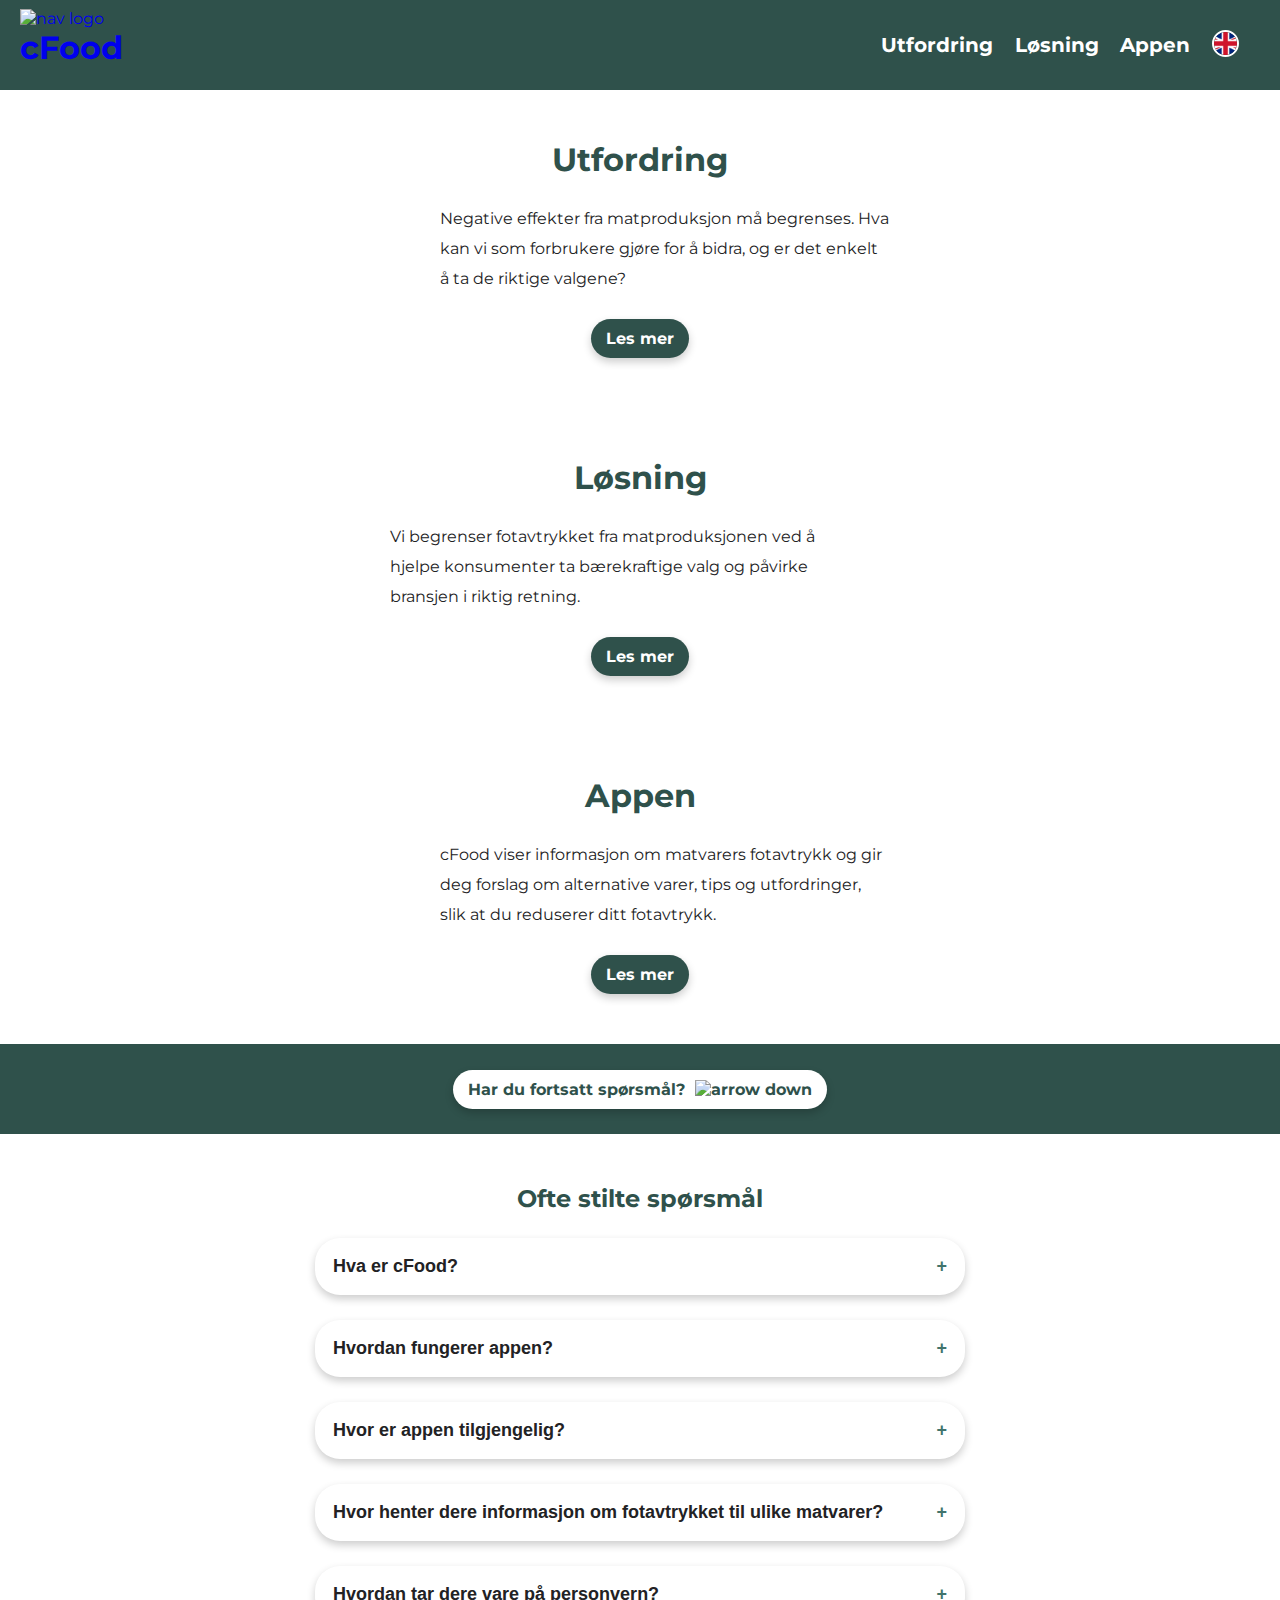
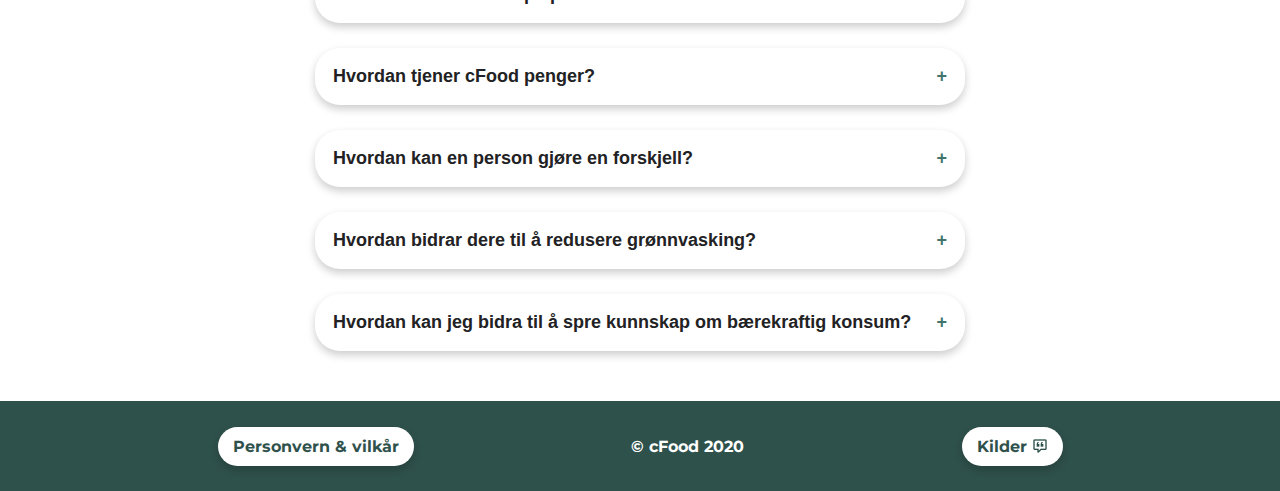
==== index.html @ 56b31bbd "la til tabindex="0" i alle mulige tekst element" ====
<!DOCTYPE html>
<html lang="nb">
  <head>
    <meta charset="UTF-8" />
    <meta name="viewport" content="width=device-width, initial-scale=1.0" />
    <title>cFood</title>
    <link rel="stylesheet" href="assets/css/nav.css" />
    <link rel="stylesheet" href="assets/css/footer.css" />
    <link rel="stylesheet" href="assets/css/footer.css" />
    <link rel="stylesheet" href="assets/css/button.css" />
    <link rel="stylesheet" href="assets/css/drop-down.css" />
    <link rel="stylesheet" href="assets/css/index-bg.css" />
    <link rel="stylesheet" href="assets/css/global-styles.css" />
    <noscript>
      <link rel="stylesheet" href="assets/css/noscript.css" />
    </noscript>
    <link rel="preconnect" href="https://fonts.gstatic.com" />
    <link
      href="https://fonts.googleapis.com/css2?family=Montserrat:ital,wght@0,300;0,400;0,500;0,600;0,700;1,300;1,400;1,500;1,600;1,700&display=swap"
      rel="stylesheet"
    />
    <link rel="icon" type="image/png" href="assets/img/favicon.png" />
  </head>
  <body>
    <nav>
      <a href="index.html">
        <div class="nav-logo">
          <img src="assets/img/nav-logo.png" alt="nav logo" />
          <h1>cFood</h1>
        </div>
      </a>

      <div class="links">
        <div class="link">
          <a href="challenge.html">Utfordring</a>
        </div>

        <div class="link">
          <a href="solution.html">Løsning</a>
        </div>

        <div class="link">
          <a href="app.html">Appen</a>
        </div>

        <div>
          <a href=""
            ><img src="assets/img/icons/english-flag.png" alt="english"
          /></a>
        </div>
      </div>

      <img
        class="hamburger"
        src="assets/img/icons/menu.png"
        alt="hamburger menu"
      />
    </nav>

    <main>
      <div class="index-bg">
        <div class="sections">
          <div class="section-challenge">
            <div class="section-content">
              <img src="assets/img/decorative/index-challenge.png" alt="" />

              <div class="section-text">
                <h1 tabindex="0">Utfordring</h1>
                <p tabindex="0">
                  Negative effekter fra matproduksjon må begrenses. Hva kan vi
                  som forbrukere gjøre for å bidra, og er det enkelt å ta de
                  riktige valgene?
                </p>

                <a href="challenge.html" class="button green-btn">Les mer</a>
              </div>
            </div>
          </div>

          <div class="section-solution">
            <div class="section-content">
              <img src="assets/img/decorative/index-solution.png" alt="" />

              <div class="section-text">
                <h1 tabindex="0">Løsning</h1>
                <p tabindex="0">
                  Vi begrenser fotavtrykket fra matproduksjonen ved å hjelpe
                  konsumenter ta bærekraftige valg og påvirke bransjen i riktig
                  retning.
                </p>

                <a href="solution.html" class="button green-btn">Les mer</a>
              </div>
            </div>
          </div>

          <div class="section-app">
            <div class="section-content">
              <img src="assets/img/decorative/index-app.png" alt="" />

              <div class="section-text">
                <h1 tabindex="0">Appen</h1>
                <p tabindex="0">
                  cFood viser informasjon om matvarers fotavtrykk og gir deg
                  forslag om alternative varer, tips og utfordringer, slik at du
                  reduserer ditt fotavtrykk.
                </p>

                <a href="app.html" class="button green-btn">Les mer</a>
              </div>
            </div>
          </div>
        </div>

        <div class="scroll-down-faq-container">
          <a href="#faq" class="button white-btn"
            >Har du fortsatt spørsmål?
            <img src="assets/img/icons/arrow-down-green.png" alt="arrow down"
          /></a>
        </div>
      </div>

      <div id="faq" class="scroll"></div>
      <section class="faq-section">
        <div class="drop-down-container">
          <h2 tabindex="0" class="drop-down-category-title">Ofte stilte spørsmål</h2>

          <div class="sources-drop-down-content">
            <button class="accordion">Hva er cFood?</button>
            <div class="panel">
              <p tabindex="0">
                cFood er en app som opplyser forbrukere på en enkel og
                forståelig måte om fotavtrykket til ulike matvarer.
              </p>
            </div>
          </div>

          <div class="sources-drop-down-content">
            <button class="accordion">Hvordan fungerer appen?</button>
            <div class="panel">
              <p tabindex="0">
                Brukeren kan skanne eller søke opp matvarer, eller se gjennom
                tidligere kjøp med integrasjon til Rema 1000s Æ og Trumf.
                Fotavtrykket på ulike matvarer kategoriseres med smilefjes for
                enkel forståelse.
              </p>
            </div>
          </div>

          <div class="sources-drop-down-content">
            <button class="accordion">Hvor er appen tilgjengelig?</button>
            <div class="panel">
              <p tabindex="0">
                Appen er fortsatt under utvikling, og vil være tilgjengelig for
                iOS og Android i løpet av 2020. Du kan se hvordan appen fungerer
                <a class="link-green" href="app.html">her</a>.
              </p>
            </div>
          </div>

          <div class="sources-drop-down-content">
            <button class="accordion">
              Hvor henter dere informasjon om fotavtrykket til ulike matvarer?
            </button>
            <div class="panel">
              <p tabindex="0">
                For å kalkulere fotavtrykk benytter vi en rekke pålitelige og
                empirisk begrunnede kilder. Vi benytter oss av statistikk fra
                Statistisk Sentralbyrå (SSB), FNs organisasjon for ernæring og
                landbruk (FAO) og CICERO senter for klimaforskning. Videre
                bruker vi et vektet gjennomsnitt av ulike produktmerker.
              </p>
            </div>
          </div>

          <div class="sources-drop-down-content">
            <button class="accordion">
              Hvordan tar dere vare på personvern?
            </button>
            <div class="panel">
              <p tabindex="0">
                Vi bruker bare din informasjon til å rette appen mot dine valg.
                Vi samarbeider ikke med noen matvareprodusenter og ønsker ikke å
                reklamere for spesielle produkter. Visjonen vår er å være en
                kunnskapsformidler som gjør bærekraftige valg mer tilgjengelig
                for almenheten. Les mer om personvern
                <a class="link-green" href="privacy.html">her</a>.
              </p>
            </div>
          </div>

          <div class="sources-drop-down-content">
            <button class="accordion">Hvordan tjener cFood penger?</button>
            <div class="panel">
              <p tabindex="0">
                cFoods mål er ikke å tjene penger, men å oppnå verdi ved å skape
                en transparent plattform som opplyser forbrukere. Vi skiller oss
                fra andre lignende tjenester ved at vi ikke ønsker å være en
                reklameformidler. Vår visjon er å være en kunnskapsformidler og
                derfor er den økonomiske modellen vår basert på støtte fra
                statlige og frivillige organisasjoner.
              </p>
            </div>
          </div>

          <div class="sources-drop-down-content">
            <button class="accordion">
              Hvordan kan en person gjøre en forskjell?
            </button>
            <div class="panel">
              <p tabindex="0">
                De 10 prosent rikeste i verden står for 50 prosent av verdens
                utslipp. Dersom vi samlet gjør en endring i livsstil, vil vi
                sammen som enkeltpersoner kunne redusere det globale CO2
                utslippet markant. Vi ønsker å opplyse fler, slik at
                enkeltpersoners små handlinger kollektivt kan skape store
                reduksjoner i utslipp.
              </p>
            </div>
          </div>

          <div class="sources-drop-down-content">
            <button class="accordion">
              Hvordan bidrar dere til å redusere grønnvasking?
            </button>
            <div class="panel">
              <p tabindex="0">
                Vi ønsker å skape en mer gjennomsiktig produksjonskjede ved å
                opplyse forbrukere med empirisk og faktabasert informasjon.
                Tvetydige begreper som grønne produkter kryssjekkes mot empiri
                på en enkel og oversiktlig måte.
              </p>
            </div>
          </div>

          <div class="sources-drop-down-content">
            <button class="accordion">
              Hvordan kan jeg bidra til å spre kunnskap om bærekraftig konsum?
            </button>
            <div class="panel">
              <p tabindex="0">
                Vi er alltid åpne for å spre god informasjon til flere
                mottakere! Om du ønsker å samarbeide med oss, kan du sende en
                mail til post@cfood.no for å komme i kontakt med oss.
              </p>
            </div>
          </div>
        </div>
      </section>
    </main>

    <button onclick="scollToTop()" class="button scroll-to-top-btn">
      <img src="assets/img/icons/arrow-down-white.png" alt="arrow up" />
    </button>

    <footer>
      <a href="privacy.html" class="button white-btn">Personvern & vilkår</a>
      <div class="company-name"><span>&#169; </span> cFood 2020</div>
      <a href="sources.html" class="button white-btn">
        Kilder <img src="assets/img/icons/sources-green.png" alt="" />
      </a>
    </footer>
    <script src="assets/js/nav.js"></script>
    <script src="assets/js/drop-down.js"></script>
    <script src="assets/js/scroll-to-top.js"></script>
  </body>
</html>
---- assets/css/nav.css ----
nav {
  padding-right: 20px;
  height: 10vh;
  width: 100%;
  display: flex;
  align-items: center;
  justify-content: space-between;
  background-color: #2f514b;
  color: #fff;
  position: fixed;
  z-index: 3;
}

nav .nav-logo {
  margin-left: 20px;
  height: 8vh;
  -webkit-transition: all 0.4s ease-in-out;
  -moz-transition: all 0.4s ease-in-out;
  -o-transition: all 0.4s ease-in-out;
  transition: all 0.4s ease-in-out;
}

nav .links img {
  height: 3vh;
  width: 3vh;
  border: 2px solid white;
  border-radius: 50%;
  -webkit-transition: all 0.4s ease-in-out;
  -moz-transition: all 0.4s ease-in-out;
  -o-transition: all 0.4s ease-in-out;
  transition: all 0.4s ease-in-out;
}

nav .links img:hover {
  -webkit-transform: translateY(-5px);
  -moz-transform: translateY(-5px);
  -o-transform: translateY(-5px);
  transform: translateY(-5px);
}

nav a {
  z-index: 3;
}

nav .nav-logo:hover {
  -webkit-transform: translateX(10px);
  -moz-transform: translateX(10px);
  -o-transform: translateX(10px);
  transform: translateX(10px);
}

nav .links {
  max-width: 400px;
  width: 100%;
  display: flex;
  align-items: center;
  justify-content: space-evenly;
}

nav .link a {
  color: #fff;
  font-weight: bold;
  font-size: 1.25rem;
}

nav .link a {
  text-align: center;
  margin: 0 auto;
  position: relative;
}

nav .link a:before,
nav .link a:after {
  content: "";
  position: absolute;
  bottom: -8px;
  width: 0px;
  height: 5px;
  margin: 5px 0 0;
  -webkit-transition: all 0.4s ease-in-out;
  -moz-transition: all 0.4s ease-in-out;
  -o-transition: all 0.4s ease-in-out;
  transition: all 0.4s ease-in-out;
  opacity: 0;
  background-color: #fff;
}

nav .link a:before {
  left: 50%;
}

nav .link a:after {
  right: 50%;
}

nav .link:hover {
  cursor: pointer;
}

nav .link:hover a:before,
nav .link:hover a:after,
nav .link .active:before,
nav .link .active:after {
  width: 100%;
  opacity: 1;
}

nav .link:hover a:before,
nav .link:hover a:after,
nav .link .active:before,
nav .link .active:after {
  width: 50%;
}

.hamburger {
  display: none;
}

@media screen and (max-width: 768px) {
  nav .links {
    position: fixed;
    top: 0;
    background: #2f514b;
    height: 100vh;
    max-width: 100%;
    width: 100%;
    flex-direction: column;
    clip-path: circle(100px at 90% -10%);
    -webkit-clip-path: circle(100px at 90% -10%);
    -webkit-transition: all 1s ease-out;
    -moz-transition: all 1s ease-out;
    -o-transition: all 1s ease-out;
    transition: all 1s ease-out;
    pointer-events: none;
    align-items: center;
    justify-content: space-evenly;
    z-index: 2;
  }
  nav .open {
    clip-path: circle(150vh at 90% -10%);
    -webkit-clip-path: circle(150vh at 90% -10%);
    pointer-events: all;
  }

  nav .links img {
    height: 7vh;
    width: 7vh;
  }

  nav .links .link {
    z-index: 2;
    opacity: 0;
  }
  nav .links .link a {
    font-size: 1.75rem;
  }
  nav .links .link:nth-child(1) {
    -webkit-transition: all 0.5s ease-in 0.2s;
    -moz-transition: all 0.5s ease-in 0.2s;
    -o-transition: all 0.5s ease-in 0.2s;
    transition: all 0.5s ease-in 0.2s;
  }
  nav .links .link:nth-child(2) {
    -webkit-transition: all 0.5s ease-in 0.4s;
    -moz-transition: all 0.5s ease-in 0.4s;
    -o-transition: all 0.5s ease-in 0.4s;
    transition: all 0.5s ease-in 0.4s;
  }
  nav .links .link:nth-child(3) {
    -webkit-transition: all 0.5s ease-in 0.6s;
    -moz-transition: all 0.5s ease-in 0.6s;
    -o-transition: all 0.5s ease-in 0.6s;
    transition: all 0.5s ease-in 0.6s;
  }

  nav .links .fade {
    opacity: 1;
  }

  .hamburger {
    display: block;
    position: absolute;
    right: 5%;
    top: 50%;
    -webkit-transform: translate(-5%, -50%);
    -moz-transform: translate(-5%, -50%);
    -o-transform: translate(-5%, -50%);
    transform: translate(-5%, -50%);
    z-index: 2;
    width: 60px;
    height: 45px;
    cursor: pointer;
  }

  .hamburger span {
    display: block;
    position: absolute;
    height: 4px;
    width: 100%;
    background: white;
    border-radius: 4px;
    opacity: 1;
    left: 0;
    -webkit-transform: rotate(0deg);
    -moz-transform: rotate(0deg);
    -o-transform: rotate(0deg);
    transform: rotate(0deg);
    -webkit-transition: 0.25s ease-in-out;
    -moz-transition: 0.25s ease-in-out;
    -o-transition: 0.25s ease-in-out;
    transition: 0.25s ease-in-out;
  }

  .hamburger span:nth-child(1) {
    top: 0px;
    -webkit-transform-origin: left center;
    -moz-transform-origin: left center;
    -o-transform-origin: left center;
    transform-origin: left center;
  }

  .hamburger span:nth-child(2) {
    top: 18px;
    -webkit-transform-origin: left center;
    -moz-transform-origin: left center;
    -o-transform-origin: left center;
    transform-origin: left center;
  }

  .hamburger span:nth-child(3) {
    top: 36px;
    -webkit-transform-origin: left center;
    -moz-transform-origin: left center;
    -o-transform-origin: left center;
    transform-origin: left center;
  }

  .hamburger.open span:nth-child(1) {
    top: -3px;
    left: 8px;
    -webkit-transform: rotate(45deg);
    -moz-transform: rotate(45deg);
    -o-transform: rotate(45deg);
    transform: rotate(45deg);
  }

  .hamburger.open span:nth-child(2) {
    width: 0%;
    opacity: 0;
  }

  .hamburger.open span:nth-child(3) {
    -webkit-transform: rotate(-45deg);
    -moz-transform: rotate(-45deg);
    -o-transform: rotate(-45deg);
    transform: rotate(-45deg);
    top: 39px;
    left: 8px;
  }
}
---- assets/css/footer.css ----
footer {
  min-height: 10vh;
  display: flex;
  justify-content: space-evenly;
  align-items: center;
  background-color: #2f514b;
  color: #fff;
  font-weight: bold;
}

@media screen and (max-width: 768px) {
  footer {
    flex-direction: column;
    padding: 40px;
  }

  .company-name {
    padding: 20px;
  }
}
---- assets/css/footer.css ----
footer {
  min-height: 10vh;
  display: flex;
  justify-content: space-evenly;
  align-items: center;
  background-color: #2f514b;
  color: #fff;
  font-weight: bold;
}

@media screen and (max-width: 768px) {
  footer {
    flex-direction: column;
    padding: 40px;
  }

  .company-name {
    padding: 20px;
  }
}
---- assets/css/button.css ----
.button {
  -webkit-transition: all 0.4s ease-in-out;
  -moz-transition: all 0.4s ease-in-out;
  -o-transition: all 0.4s ease-in-out;
  transition: all 0.4s ease-in-out;
  box-shadow: 0 4px 8px 0 rgba(0, 0, 0, 0.2);
}

.button:hover {
  -webkit-transform: translateY(-5px);
  -moz-transform: translateY(-5px);
  -o-transform: translateY(-5px);
  transform: translateY(-5px);
}

.white-btn {
  display: flex;
  justify-content: center;
  align-items: center;
  cursor: pointer;
  text-align: center;
  font-weight: bold;
  font-size: 16px;
  padding: 10px 15px;
  border-radius: 25px;
  background-color: #fff;
  color: #2f514b;
  border: none;
}

.white-btn img,
.green-btn img {
  width: 16px;
  margin-left: 5px;
}

.green-btn {
  display: flex;
  justify-content: center;
  align-items: center;
  cursor: pointer;
  text-align: center;
  font-weight: bold;
  font-size: 16px;
  padding: 10px 15px;
  border-radius: 25px;
  background-color: #2f514b;
  color: #fff;
  border: none;
}

.scroll-to-top-btn {
  opacity: 0;
  position: fixed;
  width: 50px;
  height: 50px;
  border-radius: 50%;
  bottom: 2.5vh;
  right: 25px;
  z-index: 10;
  border: 3px solid #fff;
  background-color: #2f514b;
  cursor: pointer;
  outline: none;
}

.scroll-to-top-btn img {
  width: 30px;
  transform: rotate(180deg);
}

@media screen and (max-width: 768px) {
  .scroll-to-top-btn {
    display: none; /* hide on mobile devices, it's redundant since it's a built in feature on mobile devices and it would cover up content */
  }
}
---- assets/css/drop-down.css ----
.drop-down-container {
  padding: 50px;
  padding-top: 0px;
  max-width: 750px;
  display: block;
  margin-left: auto;
  margin-right: auto;
  text-align: left;
}

.drop-down-category-title {
  padding-top: 50px;
  text-align: center;
  color: #2f514b;
}

.accordion {
  outline: 0;
  background-color: white;
  color: #222224;
  cursor: pointer;
  padding: 18px;
  margin-top: 25px;
  width: 100%;
  border: none;
  text-align: left;
  font-size: 18px;
  font-weight: 600;
  box-shadow: 0 4px 8px 0 rgba(0, 0, 0, 0.2);
  border-radius: 25px;
}

.active {
  border-bottom-left-radius: 0;
  border-bottom-right-radius: 0;
}

.accordion:hover {
  background-color: whitesmoke;
}

.accordion:after {
  content: "\002B";
  color: #42746c;
  font-weight: bold;
  float: right;
  margin-left: 5px;

  -webkit-transition: all 0.25s ease-in-out;
  -moz-transition: all 0.25s ease-in-out;
  -o-transition: all 0.25s ease-in-out;
  transition: all 0.25s ease-in-out;
}

.active:after {
  transform: rotate(45deg);
}

.panel {
  border-bottom-left-radius: 25px;
  border-bottom-right-radius: 25px;

  padding: 0 18px;
  max-height: 0;
  background-color: whitesmoke;
  font-size: 15px;
  display: block;
  overflow: hidden;

  -webkit-transition: all 0.25s ease-in-out;
  -moz-transition: all 0.25s ease-in-out;
  -o-transition: all 0.25s ease-in-out;
  transition: all 0.25s ease-in-out;
}

.panel-open {
  max-height: 400vh;
  padding: 18px 18px;
}

.panel p {
  font-size: 14px;
  color: #222224;
}
---- assets/css/index-bg.css ----
.index-bg .sections {
  padding-top: 10vh;
  width: 100%;
  height: 90vh;
  display: flex;
  flex-direction: row;
  flex: 1;
  justify-content: space-between;
  overflow: hidden;
}

.index-bg .scroll-down-faq-container {
  height: 10vh;
  background-color: #2f514b;
  display: flex;
  justify-content: center;
  align-items: center;
}

.index-bg .scroll-down-faq-container .button {
  display: inline-block;
}

.index-bg .section-challenge {
  border-right: 4px solid #2f514b;
}

.index-bg .section-app {
  border-left: 4px solid #2f514b;
}

.index-bg .section-challenge,
.index-bg .section-solution,
.index-bg .section-app {
  flex: 1;
  background-position: center;
  background-repeat: no-repeat;
  background-size: cover;
  display: flex;
  flex-direction: column;
  justify-content: center;
  align-items: center;
}

.index-bg .section-content {
  display: flex;
  flex-direction: column;
  align-items: center;
}

.index-bg .section-content .section-text {
  text-align: center;
}

.index-bg .section-content img {
  max-width: 200px;
  max-height: 200px;
}

.index-bg .section-content h1 {
  padding: 25px;
  color: #2f514b;
}

.index-bg .section-content p {
  padding: 0 50px;
  padding-bottom: 25px;
  line-height: 30px;
  max-width: 500px;
  text-align: left;
}

.index-bg .section-content .button {
  display: inline-block;
}

@media screen and (max-width: 1400px) {
  .index-bg .sections {
    padding-top: 10vh;
    width: 100%;
    height: auto;
    flex-direction: column;
  }

  .index-bg .section-challenge,
  .index-bg .section-solution,
  .index-bg .section-app {
    transform: none;
  }

  .index-bg .section-content {
    flex-direction: row-reverse;
    transform: none;
  }

  .index-bg .section-challenge {
    border-right: none;
    padding-top: 50px;
    padding-bottom: 50px;
  }

  .index-bg .section-solution {
    padding-top: 50px;
    padding-bottom: 50px;
  }

  .index-bg .section-app {
    border-left: none;
    padding-bottom: 50px;
    padding-top: 50px;
  }

  .index-bg .section-challenge .section-content,
  .index-bg .section-app .section-content {
    flex-direction: row;
  }

  .index-bg .section-solution p {
    padding-left: 0;
  }

  .index-bg .section-challenge p,
  .index-bg .section-app p {
    padding-right: 0;
  }

  .index-bg .section-content h1 {
    padding-top: 0;
  }
}

@media screen and (max-width: 768px) {
  .index-bg .section-content {
    flex-direction: column;
  }

  .index-bg .section-challenge .section-content,
  .index-bg .section-app .section-content {
    flex-direction: column;
  }

  .index-bg .section-content h1 {
    padding-top: 25px;
  }

  .index-bg .section-challenge p,
  .index-bg .section-solution p,
  .index-bg .section-app p {
    padding-left: 25px;
    padding-right: 25px;
  }
}
---- assets/css/global-styles.css ----
* {
  padding: 0;
  margin: 0;
  box-sizing: border-box;
}

html,
body {
  scroll-behavior: smooth;
  color: #222224;
}

body {
  font-family: "Montserrat", sans-serif;
  background-color: #ffffff;
}

/* LINK STYLES FOR SOURCES AND DIRECT LINKS */
a {
  text-decoration: none;
}

.link-white {
  color: #fff;
}

.link-white:hover {
  color: #2f514b;
  font-weight: bold;
}

.link-green {
  color: #2f514b;
}

.link-green:hover {
  font-weight: bold;
}

.box-links {
  text-align: center;
  padding-top: 10px;
}

/* BOLD STYLE FOR TEXT ELEMENTS */
.weighted-text {
  color: #2f514b;
  font-weight: bold;
}

.scroll {
  position: absolute;
  transform: translateY(-10vh);
}

.full-height-nav,
.full-height-nav-footer {
  display: flex;
  flex-direction: column;
  justify-content: center;
}

.faq-section {
  width: 100%;
}

.full-height-nav {
  min-height: 90vh;
}

.full-height-nav-footer {
  min-height: 80vh;
  border-top: 1px solid lightgray;
}

/* SPACING (always overwrite existing styles) */
.m-top-0 {
  margin-top: 0 !important;
}

.m-top-25 {
  margin-top: 25px !important;
}

.p-top-25 {
  padding-top: 25px !important;
}

.p-top-50 {
  padding-top: 50px !important;
}

.p-bottom-0 {
  padding-bottom: 0 !important;
}

.p-bottom-25 {
  padding-bottom: 25px !important;
}

.p-bottom-50 {
  padding-bottom: 50px !important;
}
---- assets/css/noscript.css ----
/* drop-down */
.panel {
  max-height: 300vh;
  padding: 18px 18px;
}

.accordion {
  border-bottom-left-radius: 0;
  border-bottom-right-radius: 0;
}

.accordion:after {
  content: "";
}

/* Nav */
@media screen and (max-width: 768px) {
  nav {
    padding-right: 0;
  }

  .hamburger {
    display: none;
  }

  nav .nav-logo {
    display: block;
    margin-left: 5px;
  }

  nav .links img {
    height: 3vh;
    width: 3vh;
  }

  nav .links {
    position: static;
    background: #2f514b;
    height: 10vh;
    max-width: 100%;
    width: 100%;
    clip-path: none;
    -webkit-clip-path: none;
    -webkit-transition: all 1s ease-out;
    -moz-transition: all 1s ease-out;
    -o-transition: all 1s ease-out;
    transition: none;
    pointer-events: all;
    flex-direction: row;
    align-items: center;
    justify-content: space-evenly;
  }

  nav .links .link {
    z-index: 2;
    opacity: 1;
  }

  nav .links .link a {
    font-size: 1rem;
  }
}
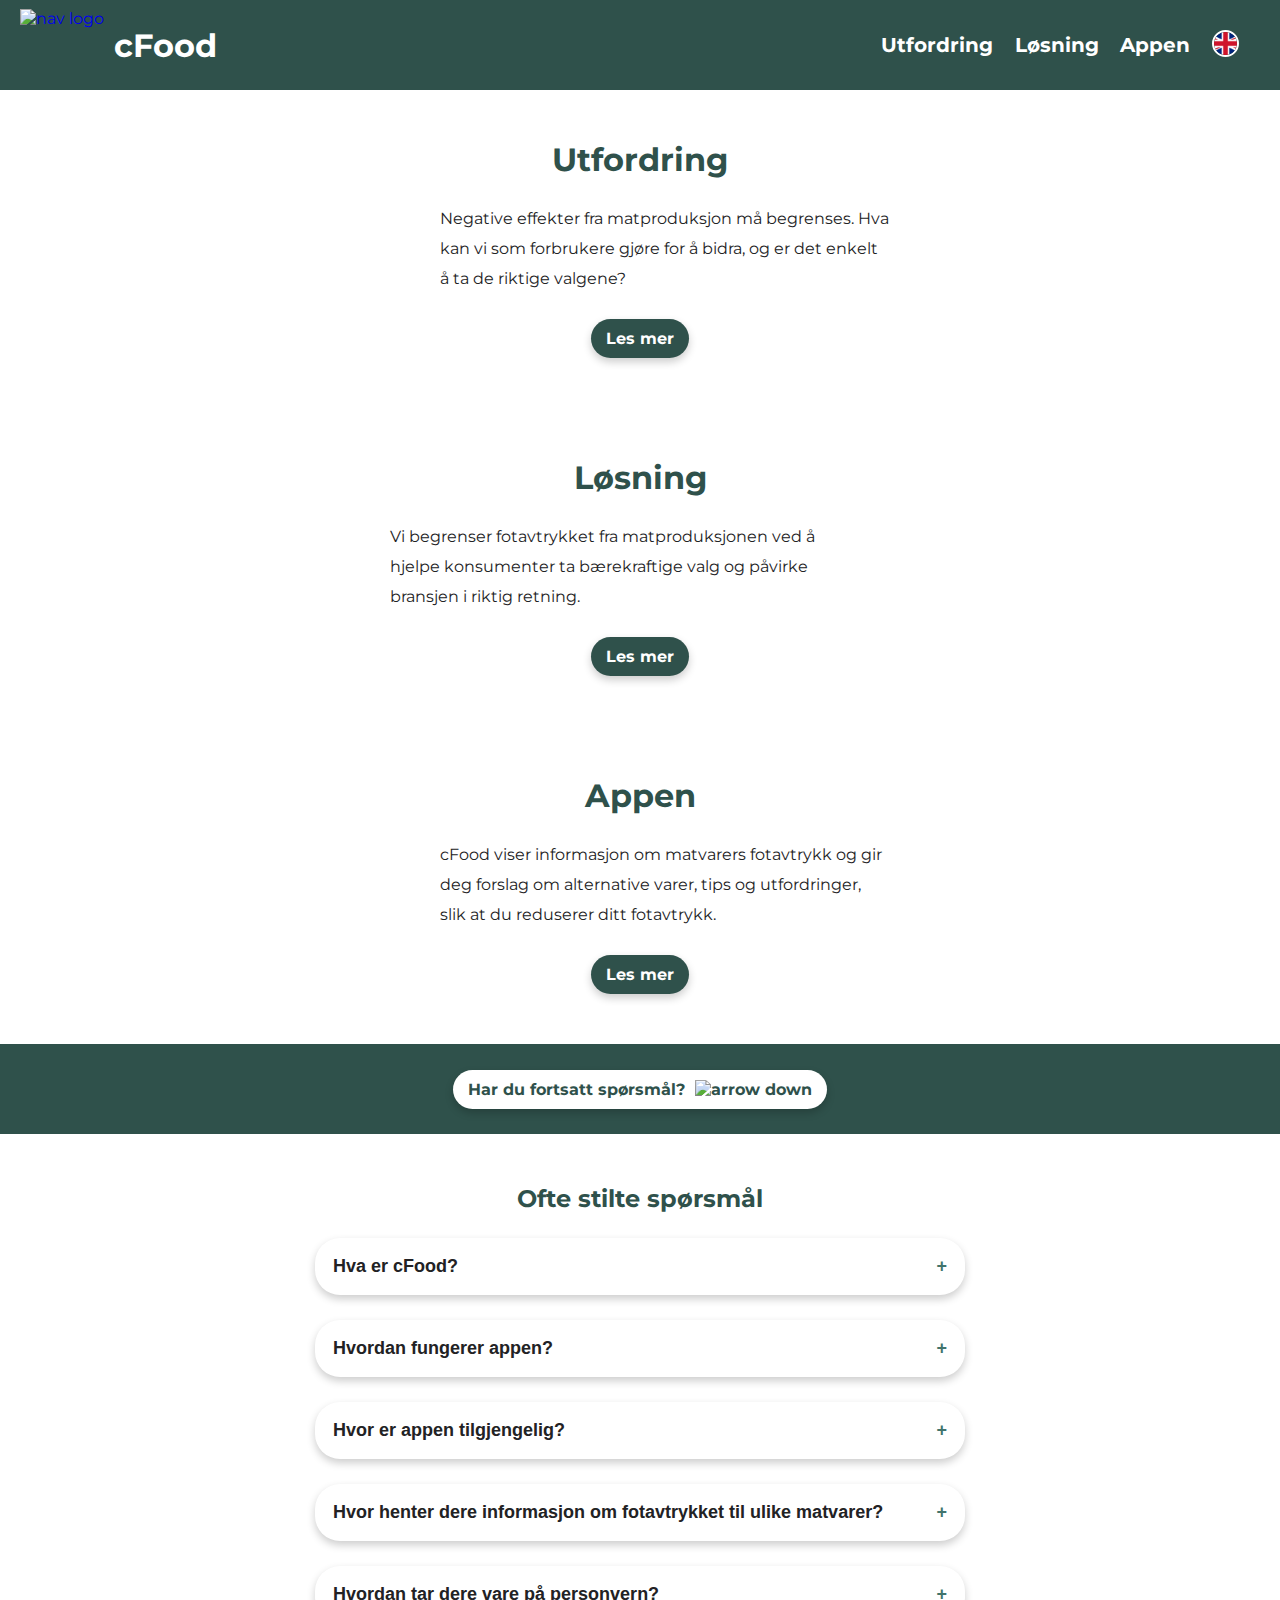
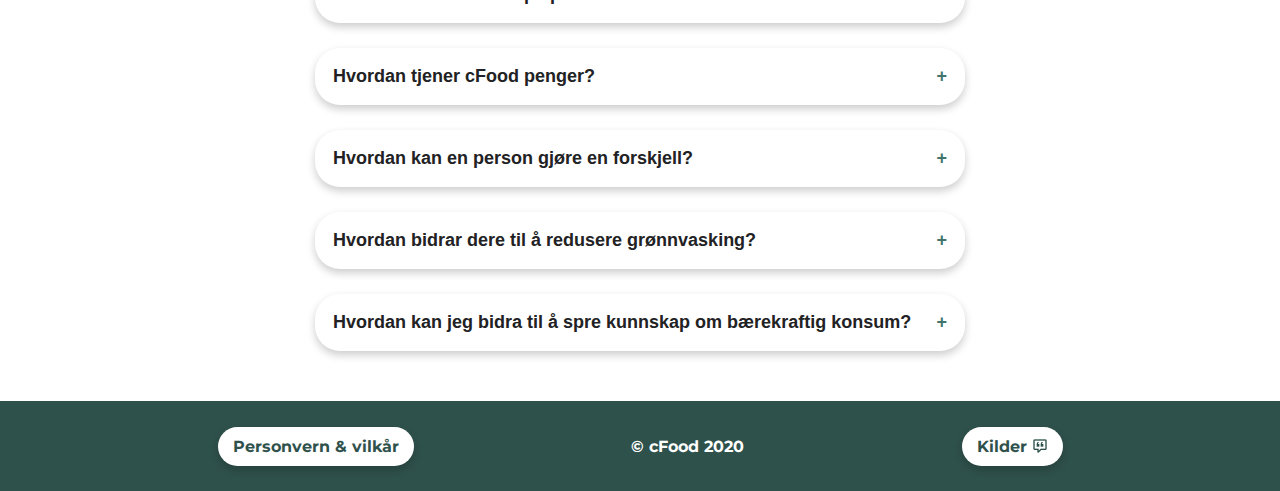
==== commit b4cfdbcf: "added nav flag icon class" ====
--- a/index.html
+++ b/index.html
@@ -1,267 +1,285 @@
 <!DOCTYPE html>
 <html lang="nb">
-  <head>
-    <meta charset="UTF-8" />
-    <meta name="viewport" content="width=device-width, initial-scale=1.0" />
-    <title>cFood</title>
-    <link rel="stylesheet" href="assets/css/nav.css" />
-    <link rel="stylesheet" href="assets/css/footer.css" />
-    <link rel="stylesheet" href="assets/css/footer.css" />
-    <link rel="stylesheet" href="assets/css/button.css" />
-    <link rel="stylesheet" href="assets/css/drop-down.css" />
-    <link rel="stylesheet" href="assets/css/index-bg.css" />
-    <link rel="stylesheet" href="assets/css/global-styles.css" />
-    <noscript>
-      <link rel="stylesheet" href="assets/css/noscript.css" />
-    </noscript>
-    <link rel="preconnect" href="https://fonts.gstatic.com" />
-    <link
-      href="https://fonts.googleapis.com/css2?family=Montserrat:ital,wght@0,300;0,400;0,500;0,600;0,700;1,300;1,400;1,500;1,600;1,700&display=swap"
-      rel="stylesheet"
-    />
-    <link rel="icon" type="image/png" href="assets/img/favicon.png" />
-  </head>
-  <body>
-    <nav>
-      <a href="index.html">
-        <div class="nav-logo">
-          <img src="assets/img/nav-logo.png" alt="nav logo" />
-          <h1>cFood</h1>
-        </div>
-      </a>
-
-      <div class="links">
-        <div class="link">
-          <a href="challenge.html">Utfordring</a>
-        </div>
-
-        <div class="link">
-          <a href="solution.html">Løsning</a>
-        </div>
-
-        <div class="link">
-          <a href="app.html">Appen</a>
-        </div>
-
-        <div>
-          <a href=""
-            ><img src="assets/img/icons/english-flag.png" alt="english"
-          /></a>
-        </div>
-      </div>
-
-      <img
-        class="hamburger"
-        src="assets/img/icons/menu.png"
-        alt="hamburger menu"
-      />
-    </nav>
-
-    <main>
-      <div class="index-bg">
-        <div class="sections">
-          <div class="section-challenge">
-            <div class="section-content">
-              <img src="assets/img/decorative/index-challenge.png" alt="" />
-
-              <div class="section-text">
-                <h1 tabindex="0">Utfordring</h1>
-                <p tabindex="0">
-                  Negative effekter fra matproduksjon må begrenses. Hva kan vi
-                  som forbrukere gjøre for å bidra, og er det enkelt å ta de
-                  riktige valgene?
-                </p>
-
-                <a href="challenge.html" class="button green-btn">Les mer</a>
-              </div>
+
+<head>
+  <!-- Character set -->
+  <meta charset="UTF-8" />
+
+  <!-- Scaling -->
+  <meta name="viewport" content="width=device-width, initial-scale=1.0" />
+
+  <!-- Website title -->
+  <title>cFood</title>
+
+  <!-- Website favicon -->
+  <link rel="icon" type="image/png" href="assets/img/favicon.png" />
+
+  <!-- CSS imports -->
+  <link rel="stylesheet" href="assets/css/nav.css" />
+  <link rel="stylesheet" href="assets/css/footer.css" />
+  <link rel="stylesheet" href="assets/css/footer.css" />
+  <link rel="stylesheet" href="assets/css/button.css" />
+  <link rel="stylesheet" href="assets/css/drop-down.css" />
+  <link rel="stylesheet" href="assets/css/index-bg.css" />
+  <link rel="stylesheet" href="assets/css/global-styles.css" />
+  <noscript>
+    <link rel="stylesheet" href="assets/css/noscript.css" />
+  </noscript>
+
+  <!-- Import fonts from Google Fonts -->
+  <link rel="preconnect" href="https://fonts.gstatic.com" />
+  <link
+    href="https://fonts.googleapis.com/css2?family=Montserrat:ital,wght@0,300;0,400;0,500;0,600;0,700;1,300;1,400;1,500;1,600;1,700&display=swap"
+    rel="stylesheet" />
+</head>
+
+<body>
+  <!-- NAV START -->
+  <nav>
+    <a href="index.html">
+      <div class="nav-logo">
+        <img src="assets/img/nav-logo.png" alt="nav logo" />
+        <h1>cFood</h1>
+      </div>
+    </a>
+
+    <div class="links">
+      <div class="link">
+        <a href="challenge.html">Utfordring</a>
+      </div>
+
+      <div class="link">
+        <a href="solution.html">Løsning</a>
+      </div>
+
+      <div class="link">
+        <a href="app.html">Appen</a>
+      </div>
+
+      <div>
+        <a href=""><img class="flag-icon" src="assets/img/icons/english-flag.png" alt="english" /></a>
+      </div>
+    </div>
+
+    <img class="hamburger" src="assets/img/icons/menu.png" alt="hamburger menu" />
+  </nav>
+  <!-- NAV END -->
+
+  <main>
+    <!-- INDEX BG SECTION START -->
+    <section class="index-bg">
+      <div class="sections">
+        <div class="section-challenge">
+          <div class="section-content">
+            <img src="assets/img/decorative/index-challenge.png" alt="" />
+
+            <div class="section-text">
+              <h1>Utfordring</h1>
+              <p>
+                Negative effekter fra matproduksjon må begrenses. Hva kan vi
+                som forbrukere gjøre for å bidra, og er det enkelt å ta de
+                riktige valgene?
+              </p>
+
+              <a href="challenge.html" class="button green-btn">Les mer</a>
             </div>
           </div>
-
-          <div class="section-solution">
-            <div class="section-content">
-              <img src="assets/img/decorative/index-solution.png" alt="" />
-
-              <div class="section-text">
-                <h1 tabindex="0">Løsning</h1>
-                <p tabindex="0">
-                  Vi begrenser fotavtrykket fra matproduksjonen ved å hjelpe
-                  konsumenter ta bærekraftige valg og påvirke bransjen i riktig
-                  retning.
-                </p>
-
-                <a href="solution.html" class="button green-btn">Les mer</a>
-              </div>
+        </div>
+
+        <div class="section-solution">
+          <div class="section-content">
+            <img src="assets/img/decorative/index-solution.png" alt="" />
+
+            <div class="section-text">
+              <h1>Løsning</h1>
+              <p>
+                Vi begrenser fotavtrykket fra matproduksjonen ved å hjelpe
+                konsumenter ta bærekraftige valg og påvirke bransjen i riktig
+                retning.
+              </p>
+
+              <a href="solution.html" class="button green-btn">Les mer</a>
             </div>
           </div>
-
-          <div class="section-app">
-            <div class="section-content">
-              <img src="assets/img/decorative/index-app.png" alt="" />
-
-              <div class="section-text">
-                <h1 tabindex="0">Appen</h1>
-                <p tabindex="0">
-                  cFood viser informasjon om matvarers fotavtrykk og gir deg
-                  forslag om alternative varer, tips og utfordringer, slik at du
-                  reduserer ditt fotavtrykk.
-                </p>
-
-                <a href="app.html" class="button green-btn">Les mer</a>
-              </div>
+        </div>
+
+        <div class="section-app">
+          <div class="section-content">
+            <img src="assets/img/decorative/index-app.png" alt="" />
+
+            <div class="section-text">
+              <h1>Appen</h1>
+              <p>
+                cFood viser informasjon om matvarers fotavtrykk og gir deg
+                forslag om alternative varer, tips og utfordringer, slik at du
+                reduserer ditt fotavtrykk.
+              </p>
+
+              <a href="app.html" class="button green-btn">Les mer</a>
             </div>
           </div>
         </div>
-
-        <div class="scroll-down-faq-container">
-          <a href="#faq" class="button white-btn"
-            >Har du fortsatt spørsmål?
-            <img src="assets/img/icons/arrow-down-green.png" alt="arrow down"
-          /></a>
-        </div>
-      </div>
-
-      <div id="faq" class="scroll"></div>
-      <section class="faq-section">
-        <div class="drop-down-container">
-          <h2 tabindex="0" class="drop-down-category-title">Ofte stilte spørsmål</h2>
-
-          <div class="sources-drop-down-content">
-            <button class="accordion">Hva er cFood?</button>
-            <div class="panel">
-              <p tabindex="0">
-                cFood er en app som opplyser forbrukere på en enkel og
-                forståelig måte om fotavtrykket til ulike matvarer.
-              </p>
-            </div>
-          </div>
-
-          <div class="sources-drop-down-content">
-            <button class="accordion">Hvordan fungerer appen?</button>
-            <div class="panel">
-              <p tabindex="0">
-                Brukeren kan skanne eller søke opp matvarer, eller se gjennom
-                tidligere kjøp med integrasjon til Rema 1000s Æ og Trumf.
-                Fotavtrykket på ulike matvarer kategoriseres med smilefjes for
-                enkel forståelse.
-              </p>
-            </div>
-          </div>
-
-          <div class="sources-drop-down-content">
-            <button class="accordion">Hvor er appen tilgjengelig?</button>
-            <div class="panel">
-              <p tabindex="0">
-                Appen er fortsatt under utvikling, og vil være tilgjengelig for
-                iOS og Android i løpet av 2020. Du kan se hvordan appen fungerer
-                <a class="link-green" href="app.html">her</a>.
-              </p>
-            </div>
-          </div>
-
-          <div class="sources-drop-down-content">
-            <button class="accordion">
-              Hvor henter dere informasjon om fotavtrykket til ulike matvarer?
-            </button>
-            <div class="panel">
-              <p tabindex="0">
-                For å kalkulere fotavtrykk benytter vi en rekke pålitelige og
-                empirisk begrunnede kilder. Vi benytter oss av statistikk fra
-                Statistisk Sentralbyrå (SSB), FNs organisasjon for ernæring og
-                landbruk (FAO) og CICERO senter for klimaforskning. Videre
-                bruker vi et vektet gjennomsnitt av ulike produktmerker.
-              </p>
-            </div>
-          </div>
-
-          <div class="sources-drop-down-content">
-            <button class="accordion">
-              Hvordan tar dere vare på personvern?
-            </button>
-            <div class="panel">
-              <p tabindex="0">
-                Vi bruker bare din informasjon til å rette appen mot dine valg.
-                Vi samarbeider ikke med noen matvareprodusenter og ønsker ikke å
-                reklamere for spesielle produkter. Visjonen vår er å være en
-                kunnskapsformidler som gjør bærekraftige valg mer tilgjengelig
-                for almenheten. Les mer om personvern
-                <a class="link-green" href="privacy.html">her</a>.
-              </p>
-            </div>
-          </div>
-
-          <div class="sources-drop-down-content">
-            <button class="accordion">Hvordan tjener cFood penger?</button>
-            <div class="panel">
-              <p tabindex="0">
-                cFoods mål er ikke å tjene penger, men å oppnå verdi ved å skape
-                en transparent plattform som opplyser forbrukere. Vi skiller oss
-                fra andre lignende tjenester ved at vi ikke ønsker å være en
-                reklameformidler. Vår visjon er å være en kunnskapsformidler og
-                derfor er den økonomiske modellen vår basert på støtte fra
-                statlige og frivillige organisasjoner.
-              </p>
-            </div>
-          </div>
-
-          <div class="sources-drop-down-content">
-            <button class="accordion">
-              Hvordan kan en person gjøre en forskjell?
-            </button>
-            <div class="panel">
-              <p tabindex="0">
-                De 10 prosent rikeste i verden står for 50 prosent av verdens
-                utslipp. Dersom vi samlet gjør en endring i livsstil, vil vi
-                sammen som enkeltpersoner kunne redusere det globale CO2
-                utslippet markant. Vi ønsker å opplyse fler, slik at
-                enkeltpersoners små handlinger kollektivt kan skape store
-                reduksjoner i utslipp.
-              </p>
-            </div>
-          </div>
-
-          <div class="sources-drop-down-content">
-            <button class="accordion">
-              Hvordan bidrar dere til å redusere grønnvasking?
-            </button>
-            <div class="panel">
-              <p tabindex="0">
-                Vi ønsker å skape en mer gjennomsiktig produksjonskjede ved å
-                opplyse forbrukere med empirisk og faktabasert informasjon.
-                Tvetydige begreper som grønne produkter kryssjekkes mot empiri
-                på en enkel og oversiktlig måte.
-              </p>
-            </div>
-          </div>
-
-          <div class="sources-drop-down-content">
-            <button class="accordion">
-              Hvordan kan jeg bidra til å spre kunnskap om bærekraftig konsum?
-            </button>
-            <div class="panel">
-              <p tabindex="0">
-                Vi er alltid åpne for å spre god informasjon til flere
-                mottakere! Om du ønsker å samarbeide med oss, kan du sende en
-                mail til post@cfood.no for å komme i kontakt med oss.
-              </p>
-            </div>
-          </div>
-        </div>
-      </section>
-    </main>
-
-    <button onclick="scollToTop()" class="button scroll-to-top-btn">
-      <img src="assets/img/icons/arrow-down-white.png" alt="arrow up" />
-    </button>
-
-    <footer>
-      <a href="privacy.html" class="button white-btn">Personvern & vilkår</a>
-      <div class="company-name"><span>&#169; </span> cFood 2020</div>
-      <a href="sources.html" class="button white-btn">
-        Kilder <img src="assets/img/icons/sources-green.png" alt="" />
-      </a>
-    </footer>
-    <script src="assets/js/nav.js"></script>
-    <script src="assets/js/drop-down.js"></script>
-    <script src="assets/js/scroll-to-top.js"></script>
-  </body>
-</html>
+      </div>
+
+      <div class="scroll-down-faq-container">
+        <a href="#faq" class="button white-btn">Har du fortsatt spørsmål?
+          <img src="assets/img/icons/arrow-down-green.png" alt="arrow down" /></a>
+      </div>
+    </section>
+    <!-- INDEX BG SECTION END -->
+
+    <div id="faq" class="scroll"></div> <!-- scroll to a navbar offset div -->
+    <!-- FAQ SECTION START -->
+    <section class="faq-section">
+      <div class="drop-down-container">
+        <h2 class="drop-down-category-title">Ofte stilte spørsmål</h2>
+
+        <div class="sources-drop-down-content">
+          <button class="accordion">Hva er cFood?</button>
+          <div class="panel">
+            <p>
+              cFood er en app som opplyser forbrukere på en enkel og
+              forståelig måte om fotavtrykket til ulike matvarer.
+            </p>
+          </div>
+        </div>
+
+        <div class="sources-drop-down-content">
+          <button class="accordion">Hvordan fungerer appen?</button>
+          <div class="panel">
+            <p>
+              Brukeren kan skanne eller søke opp matvarer, eller se gjennom
+              tidligere kjøp med integrasjon til Rema 1000s Æ og Trumf.
+              Fotavtrykket på ulike matvarer kategoriseres med smilefjes for
+              enkel forståelse.
+            </p>
+          </div>
+        </div>
+
+        <div class="sources-drop-down-content">
+          <button class="accordion">Hvor er appen tilgjengelig?</button>
+          <div class="panel">
+            <p>
+              Appen er fortsatt under utvikling, og vil være tilgjengelig for
+              iOS og Android i løpet av 2020. Du kan se hvordan appen fungerer
+              <a class="link-green" href="app.html">her</a>.
+            </p>
+          </div>
+        </div>
+
+        <div class="sources-drop-down-content">
+          <button class="accordion">
+            Hvor henter dere informasjon om fotavtrykket til ulike matvarer?
+          </button>
+          <div class="panel">
+            <p>
+              For å kalkulere fotavtrykk benytter vi en rekke pålitelige og
+              empirisk begrunnede kilder. Vi benytter oss av statistikk fra
+              Statistisk Sentralbyrå (SSB), FNs organisasjon for ernæring og
+              landbruk (FAO) og CICERO senter for klimaforskning. Videre
+              bruker vi et vektet gjennomsnitt av ulike produktmerker.
+            </p>
+          </div>
+        </div>
+
+        <div class="sources-drop-down-content">
+          <button class="accordion">
+            Hvordan tar dere vare på personvern?
+          </button>
+          <div class="panel">
+            <p>
+              Vi bruker bare din informasjon til å rette appen mot dine valg.
+              Vi samarbeider ikke med noen matvareprodusenter og ønsker ikke å
+              reklamere for spesielle produkter. Visjonen vår er å være en
+              kunnskapsformidler som gjør bærekraftige valg mer tilgjengelig
+              for almenheten. Les mer om personvern
+              <a class="link-green" href="privacy.html">her</a>.
+            </p>
+          </div>
+        </div>
+
+        <div class="sources-drop-down-content">
+          <button class="accordion">Hvordan tjener cFood penger?</button>
+          <div class="panel">
+            <p>
+              cFoods mål er ikke å tjene penger, men å oppnå verdi ved å skape
+              en transparent plattform som opplyser forbrukere. Vi skiller oss
+              fra andre lignende tjenester ved at vi ikke ønsker å være en
+              reklameformidler. Vår visjon er å være en kunnskapsformidler og
+              derfor er den økonomiske modellen vår basert på støtte fra
+              statlige og frivillige organisasjoner.
+            </p>
+          </div>
+        </div>
+
+        <div class="sources-drop-down-content">
+          <button class="accordion">
+            Hvordan kan en person gjøre en forskjell?
+          </button>
+          <div class="panel">
+            <p>
+              De 10 prosent rikeste i verden står for 50 prosent av verdens
+              utslipp. Dersom vi samlet gjør en endring i livsstil, vil vi
+              sammen som enkeltpersoner kunne redusere det globale CO2
+              utslippet markant. Vi ønsker å opplyse fler, slik at
+              enkeltpersoners små handlinger kollektivt kan skape store
+              reduksjoner i utslipp.
+            </p>
+          </div>
+        </div>
+
+        <div class="sources-drop-down-content">
+          <button class="accordion">
+            Hvordan bidrar dere til å redusere grønnvasking?
+          </button>
+          <div class="panel">
+            <p>
+              Vi ønsker å skape en mer gjennomsiktig produksjonskjede ved å
+              opplyse forbrukere med empirisk og faktabasert informasjon.
+              Tvetydige begreper som grønne produkter kryssjekkes mot empiri
+              på en enkel og oversiktlig måte.
+            </p>
+          </div>
+        </div>
+
+        <div class="sources-drop-down-content">
+          <button class="accordion">
+            Hvordan kan jeg bidra til å spre kunnskap om bærekraftig konsum?
+          </button>
+          <div class="panel">
+            <p>
+              Vi er alltid åpne for å spre god informasjon til flere
+              mottakere! Om du ønsker å samarbeide med oss, kan du sende en
+              mail til post@cfood.no for å komme i kontakt med oss.
+            </p>
+          </div>
+        </div>
+      </div>
+    </section>
+    <!-- FAQ SECTION END -->
+  </main>
+
+  <!-- SCROLL TO TOP BUTTON START -->
+  <button onclick="scollToTop()" class="button scroll-to-top-btn">
+    <img src="assets/img/icons/arrow-down-white.png" alt="arrow up" />
+  </button>
+  <!-- SCROLL TO TOP BUTTON END -->
+
+  <!-- FOOTER START -->
+  <footer>
+    <a href="privacy.html" class="button white-btn">Personvern & vilkår</a>
+    <div class="company-name"><span>&#169; </span> cFood 2020</div>
+    <a href="sources.html" class="button white-btn">
+      Kilder <img src="assets/img/icons/sources-green.png" alt="" />
+    </a>
+  </footer>
+  <!-- FOOTER END -->
+
+  <!-- JAVASCRIPT IMPORTS START -->
+  <script src="assets/js/nav.js"></script>
+  <script src="assets/js/drop-down.js"></script>
+  <script src="assets/js/scroll-to-top.js"></script>
+  <!-- JAVASCRIPT IMPORTS END -->
+</body>
+
+</html>--- a/assets/css/nav.css
+++ b/assets/css/nav.css
@@ -1,3 +1,6 @@
+/* NAV */
+
+/* Nav container */
 nav {
   padding-right: 20px;
   height: 10vh;
@@ -11,16 +14,28 @@
   z-index: 3;
 }
 
+/* Nav logo styles */
 nav .nav-logo {
+  display: flex;
+  align-items: center;
   margin-left: 20px;
   height: 8vh;
+
   -webkit-transition: all 0.4s ease-in-out;
   -moz-transition: all 0.4s ease-in-out;
   -o-transition: all 0.4s ease-in-out;
   transition: all 0.4s ease-in-out;
 }
-
-nav .links img {
+nav .nav-logo img {
+  height: 8vh;
+}
+nav .nav-logo h1 {
+  font-size: 2rem;
+  margin-left: 10px;
+  color: #fff;
+}
+
+nav .links .flag-icon {
   height: 3vh;
   width: 3vh;
   border: 2px solid white;
@@ -31,7 +46,7 @@
   transition: all 0.4s ease-in-out;
 }
 
-nav .links img:hover {
+nav .links .flag-icon:hover {
   -webkit-transform: translateY(-5px);
   -moz-transform: translateY(-5px);
   -o-transform: translateY(-5px);
@@ -179,82 +194,8 @@
 
   .hamburger {
     display: block;
-    position: absolute;
-    right: 5%;
-    top: 50%;
-    -webkit-transform: translate(-5%, -50%);
-    -moz-transform: translate(-5%, -50%);
-    -o-transform: translate(-5%, -50%);
-    transform: translate(-5%, -50%);
     z-index: 2;
-    width: 60px;
-    height: 45px;
+    height: 5vh;
     cursor: pointer;
   }
-
-  .hamburger span {
-    display: block;
-    position: absolute;
-    height: 4px;
-    width: 100%;
-    background: white;
-    border-radius: 4px;
-    opacity: 1;
-    left: 0;
-    -webkit-transform: rotate(0deg);
-    -moz-transform: rotate(0deg);
-    -o-transform: rotate(0deg);
-    transform: rotate(0deg);
-    -webkit-transition: 0.25s ease-in-out;
-    -moz-transition: 0.25s ease-in-out;
-    -o-transition: 0.25s ease-in-out;
-    transition: 0.25s ease-in-out;
-  }
-
-  .hamburger span:nth-child(1) {
-    top: 0px;
-    -webkit-transform-origin: left center;
-    -moz-transform-origin: left center;
-    -o-transform-origin: left center;
-    transform-origin: left center;
-  }
-
-  .hamburger span:nth-child(2) {
-    top: 18px;
-    -webkit-transform-origin: left center;
-    -moz-transform-origin: left center;
-    -o-transform-origin: left center;
-    transform-origin: left center;
-  }
-
-  .hamburger span:nth-child(3) {
-    top: 36px;
-    -webkit-transform-origin: left center;
-    -moz-transform-origin: left center;
-    -o-transform-origin: left center;
-    transform-origin: left center;
-  }
-
-  .hamburger.open span:nth-child(1) {
-    top: -3px;
-    left: 8px;
-    -webkit-transform: rotate(45deg);
-    -moz-transform: rotate(45deg);
-    -o-transform: rotate(45deg);
-    transform: rotate(45deg);
-  }
-
-  .hamburger.open span:nth-child(2) {
-    width: 0%;
-    opacity: 0;
-  }
-
-  .hamburger.open span:nth-child(3) {
-    -webkit-transform: rotate(-45deg);
-    -moz-transform: rotate(-45deg);
-    -o-transform: rotate(-45deg);
-    transform: rotate(-45deg);
-    top: 39px;
-    left: 8px;
-  }
-}
+}
--- a/assets/css/footer.css
+++ b/assets/css/footer.css
@@ -1,3 +1,6 @@
+/* FOOTER */
+
+/* Dekstop footer */
 footer {
   min-height: 10vh;
   display: flex;
@@ -8,6 +11,7 @@
   font-weight: bold;
 }
 
+/* Mobile footer */
 @media screen and (max-width: 768px) {
   footer {
     flex-direction: column;
--- a/assets/css/footer.css
+++ b/assets/css/footer.css
@@ -1,3 +1,6 @@
+/* FOOTER */
+
+/* Dekstop footer */
 footer {
   min-height: 10vh;
   display: flex;
@@ -8,6 +11,7 @@
   font-weight: bold;
 }
 
+/* Mobile footer */
 @media screen and (max-width: 768px) {
   footer {
     flex-direction: column;
--- a/assets/css/button.css
+++ b/assets/css/button.css
@@ -1,19 +1,7 @@
+/* BUTTONS */
+
+/* General button styles */
 .button {
-  -webkit-transition: all 0.4s ease-in-out;
-  -moz-transition: all 0.4s ease-in-out;
-  -o-transition: all 0.4s ease-in-out;
-  transition: all 0.4s ease-in-out;
-  box-shadow: 0 4px 8px 0 rgba(0, 0, 0, 0.2);
-}
-
-.button:hover {
-  -webkit-transform: translateY(-5px);
-  -moz-transform: translateY(-5px);
-  -o-transform: translateY(-5px);
-  transform: translateY(-5px);
-}
-
-.white-btn {
   display: flex;
   justify-content: center;
   align-items: center;
@@ -23,32 +11,41 @@
   font-size: 16px;
   padding: 10px 15px;
   border-radius: 25px;
+  border: none;
+
+  -webkit-transition: all 0.4s ease-in-out;
+  -moz-transition: all 0.4s ease-in-out;
+  -o-transition: all 0.4s ease-in-out;
+  transition: all 0.4s ease-in-out;
+  box-shadow: 0 4px 8px 0 rgba(0, 0, 0, 0.2);
+}
+.button:hover {
+  -webkit-transform: translateY(-5px);
+  -moz-transform: translateY(-5px);
+  -o-transform: translateY(-5px);
+  transform: translateY(-5px);
+}
+
+/* White button */
+.white-btn {
   background-color: #fff;
   color: #2f514b;
-  border: none;
 }
 
+/* Green button */
+.green-btn {
+  background-color: #2f514b;
+  color: #fff;
+}
+
+/* Nested image in the green or white button */
 .white-btn img,
 .green-btn img {
   width: 16px;
   margin-left: 5px;
 }
 
-.green-btn {
-  display: flex;
-  justify-content: center;
-  align-items: center;
-  cursor: pointer;
-  text-align: center;
-  font-weight: bold;
-  font-size: 16px;
-  padding: 10px 15px;
-  border-radius: 25px;
-  background-color: #2f514b;
-  color: #fff;
-  border: none;
-}
-
+/* Scroll to top button */
 .scroll-to-top-btn {
   opacity: 0;
   position: fixed;
@@ -63,14 +60,14 @@
   cursor: pointer;
   outline: none;
 }
-
 .scroll-to-top-btn img {
   width: 30px;
   transform: rotate(180deg);
 }
 
+/* Hide scroll to top button on mobile devices, it's redundant since it's a built in feature on mobile devices and it would cover up content */
 @media screen and (max-width: 768px) {
   .scroll-to-top-btn {
-    display: none; /* hide on mobile devices, it's redundant since it's a built in feature on mobile devices and it would cover up content */
+    display: none;
   }
 }
--- a/assets/css/drop-down.css
+++ b/assets/css/drop-down.css
@@ -1,3 +1,6 @@
+/* DROPDOWN */
+
+/* Main Container */
 .drop-down-container {
   padding: 50px;
   padding-top: 0px;
@@ -8,12 +11,14 @@
   text-align: left;
 }
 
+/* Category title styles */
 .drop-down-category-title {
   padding-top: 50px;
   text-align: center;
   color: #2f514b;
 }
 
+/* Accordion styles */
 .accordion {
   outline: 0;
   background-color: white;
@@ -29,16 +34,12 @@
   box-shadow: 0 4px 8px 0 rgba(0, 0, 0, 0.2);
   border-radius: 25px;
 }
-
-.active {
-  border-bottom-left-radius: 0;
-  border-bottom-right-radius: 0;
-}
-
 .accordion:hover {
   background-color: whitesmoke;
 }
-
+.accordion:focus {
+  border: 5px solid #2f514b;
+}
 .accordion:after {
   content: "\002B";
   color: #42746c;
@@ -52,14 +53,10 @@
   transition: all 0.25s ease-in-out;
 }
 
-.active:after {
-  transform: rotate(45deg);
-}
-
+/* Panel styles */
 .panel {
   border-bottom-left-radius: 25px;
   border-bottom-right-radius: 25px;
-
   padding: 0 18px;
   max-height: 0;
   background-color: whitesmoke;
@@ -72,13 +69,21 @@
   -o-transition: all 0.25s ease-in-out;
   transition: all 0.25s ease-in-out;
 }
-
 .panel-open {
-  max-height: 400vh;
+  max-height: 400vh; /* should expand to as big as it can be, to achieve an animation it needs to use the max-height property */
   padding: 18px 18px;
 }
-
 .panel p {
-  font-size: 14px;
+  font-size: 15px;
+  line-height: 30px;
   color: #222224;
 }
+
+/* Active classes for when the accordion is open */
+.active {
+  border-bottom-left-radius: 0;
+  border-bottom-right-radius: 0;
+}
+.active:after {
+  transform: rotate(45deg);
+}
--- a/assets/css/index-bg.css
+++ b/assets/css/index-bg.css
@@ -1,5 +1,8 @@
+/* INDEX PAGE MAIN BACKGROUND */
+
+/* Section styles */
 .index-bg .sections {
-  padding-top: 10vh;
+  padding-top: 10vh; /* offset height of navbar */
   width: 100%;
   height: 90vh;
   display: flex;
@@ -9,6 +12,7 @@
   overflow: hidden;
 }
 
+/* Scroll down to FAQ container style  */
 .index-bg .scroll-down-faq-container {
   height: 10vh;
   background-color: #2f514b;
@@ -16,19 +20,19 @@
   justify-content: center;
   align-items: center;
 }
-
 .index-bg .scroll-down-faq-container .button {
   display: inline-block;
 }
 
+/* Borders for challenge and app sections */
 .index-bg .section-challenge {
   border-right: 4px solid #2f514b;
 }
-
 .index-bg .section-app {
   border-left: 4px solid #2f514b;
 }
 
+/* Common styles for all sections */
 .index-bg .section-challenge,
 .index-bg .section-solution,
 .index-bg .section-app {
@@ -42,26 +46,23 @@
   align-items: center;
 }
 
+/* Styles for section content */
 .index-bg .section-content {
   display: flex;
   flex-direction: column;
   align-items: center;
 }
-
 .index-bg .section-content .section-text {
   text-align: center;
 }
-
 .index-bg .section-content img {
   max-width: 200px;
   max-height: 200px;
 }
-
 .index-bg .section-content h1 {
   padding: 25px;
   color: #2f514b;
 }
-
 .index-bg .section-content p {
   padding: 0 50px;
   padding-bottom: 25px;
@@ -69,11 +70,11 @@
   max-width: 500px;
   text-align: left;
 }
-
 .index-bg .section-content .button {
   display: inline-block;
 }
 
+/* Tablet layout */
 @media screen and (max-width: 1400px) {
   .index-bg .sections {
     padding-top: 10vh;
@@ -129,6 +130,7 @@
   }
 }
 
+/* Mobile layout */
 @media screen and (max-width: 768px) {
   .index-bg .section-content {
     flex-direction: column;
--- a/assets/css/global-styles.css
+++ b/assets/css/global-styles.css
@@ -1,17 +1,19 @@
+/* GLOBAL STYLES */
+
+/* Reset padding and margin for all HTML elements and standardize box sizing */
 * {
   padding: 0;
   margin: 0;
   box-sizing: border-box;
 }
 
-html,
-body {
-  scroll-behavior: smooth;
-  color: #222224;
+html {
+  scroll-behavior: smooth; /* Enable smooth scrolling for supported browsers */
 }
 
 body {
-  font-family: "Montserrat", sans-serif;
+  color: #222224; /* set default color for all elements */
+  font-family: "Montserrat", sans-serif; /* set default font */
   background-color: #ffffff;
 }
 
@@ -30,11 +32,25 @@
 }
 
 .link-green {
+  color: #222224;
+}
+
+.link-green:hover {
   color: #2f514b;
 }
 
-.link-green:hover {
-  font-weight: bold;
+.external-link {
+  text-decoration: underline;
+  color: #222224;
+}
+
+.external-link-img {
+  width: 16px;
+  height: 16px;
+}
+
+.external-link:hover {
+  color: #2f514b;
 }
 
 .box-links {
@@ -47,21 +63,22 @@
   color: #2f514b;
   font-weight: bold;
 }
+.weighted-text-black {
+  font-weight: bold;
+}
 
+/* Offset the navbar height */
 .scroll {
   position: absolute;
   transform: translateY(-10vh);
 }
 
+/* SECTION STYLES */
 .full-height-nav,
 .full-height-nav-footer {
   display: flex;
   flex-direction: column;
   justify-content: center;
-}
-
-.faq-section {
-  width: 100%;
 }
 
 .full-height-nav {
@@ -71,6 +88,10 @@
 .full-height-nav-footer {
   min-height: 80vh;
   border-top: 1px solid lightgray;
+}
+
+.faq-section {
+  width: 100%;
 }
 
 /* SPACING (always overwrite existing styles) */
--- a/assets/css/noscript.css
+++ b/assets/css/noscript.css
@@ -1,19 +1,19 @@
-/* drop-down */
+/* NO SCRIPT STYLES */
+
+/* Drop down styles */
 .panel {
-  max-height: 300vh;
+  max-height: 300vh; /* open up the accordions when JS is disabled */
   padding: 18px 18px;
 }
-
 .accordion {
   border-bottom-left-radius: 0;
   border-bottom-right-radius: 0;
 }
-
 .accordion:after {
-  content: "";
+  content: ""; /* Remove open/close icon */
 }
 
-/* Nav */
+/* Mobile navbar styles */
 @media screen and (max-width: 768px) {
   nav {
     padding-right: 0;
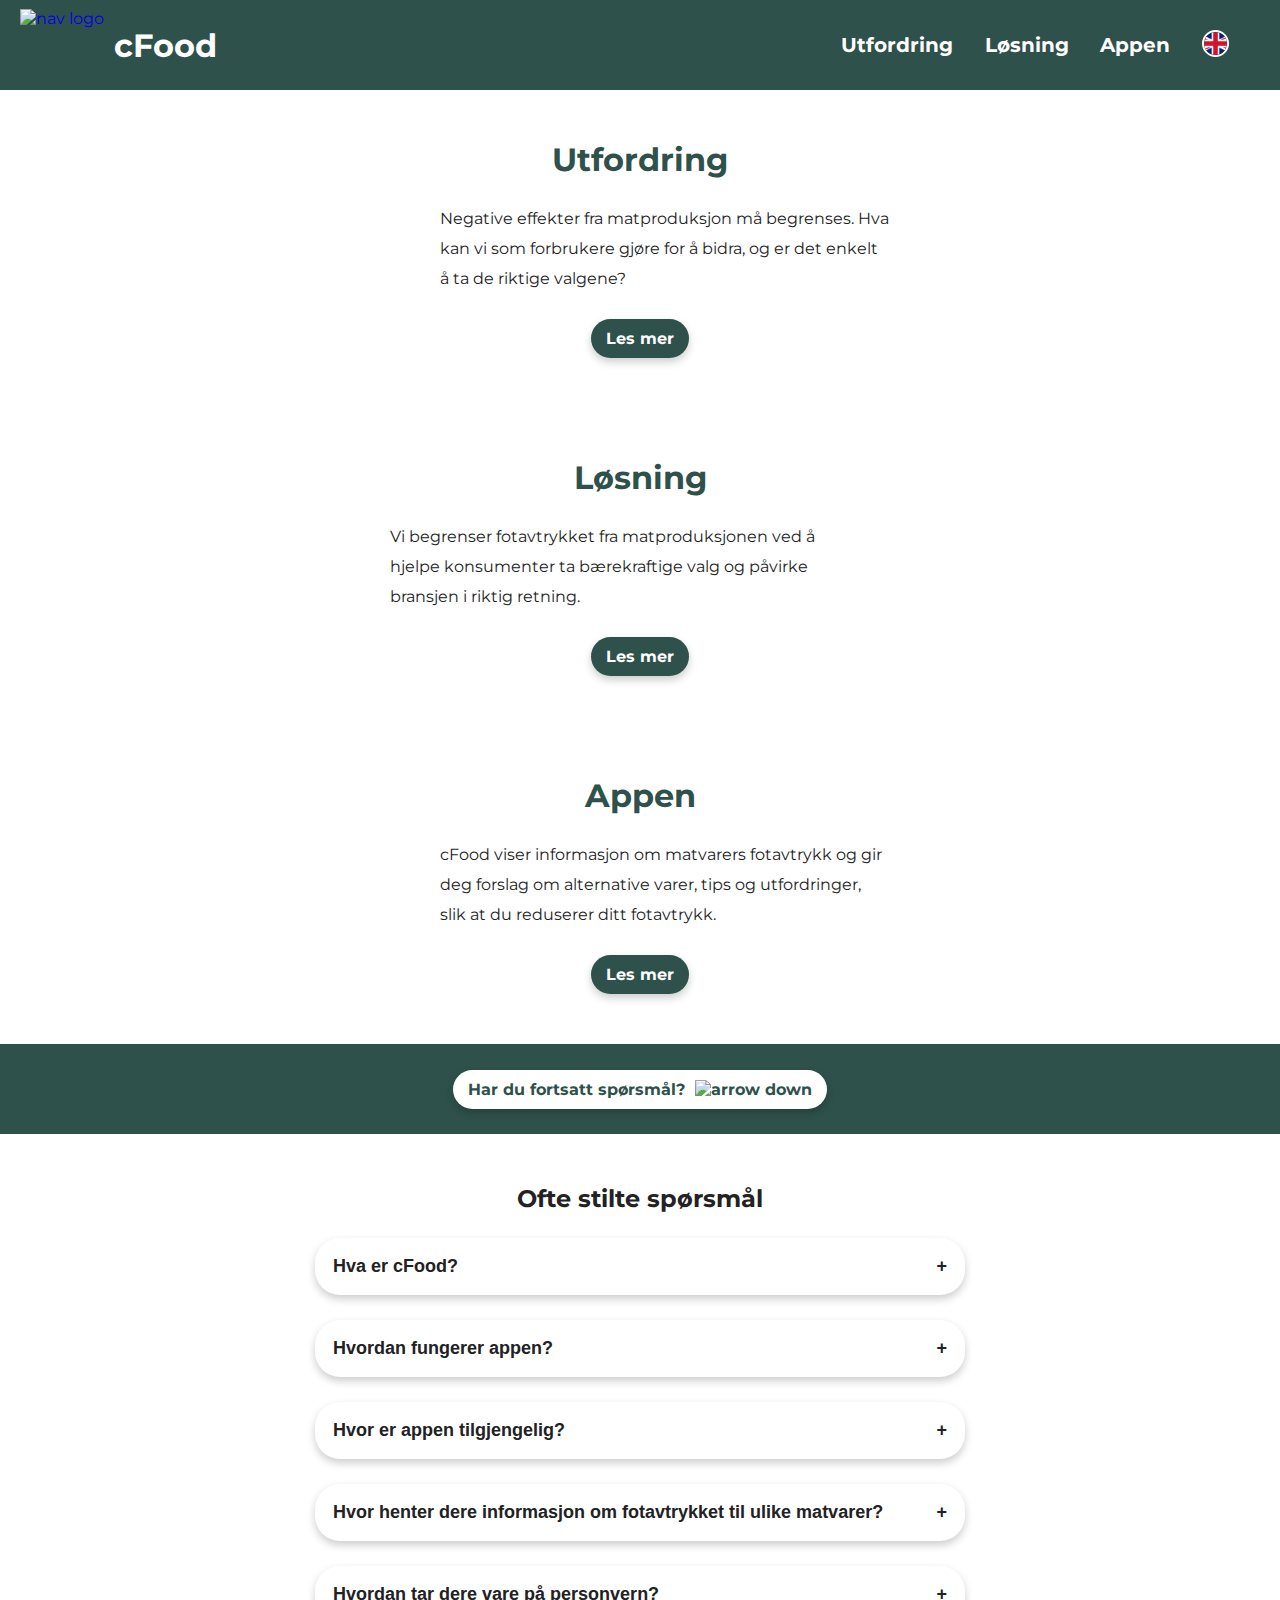
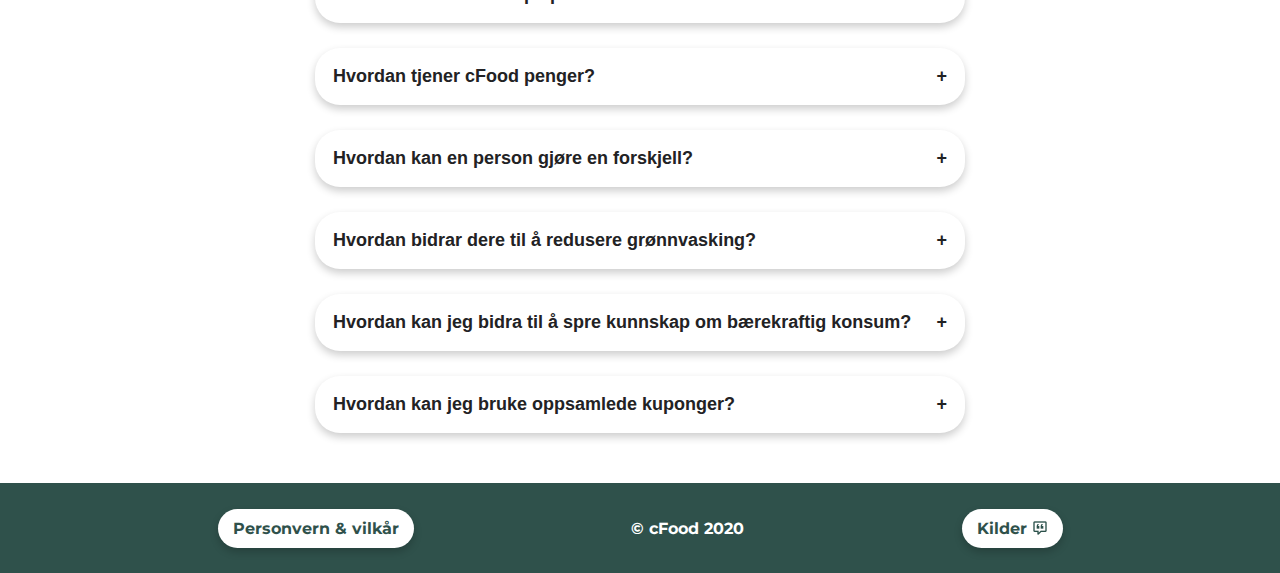
==== commit 6f618e59: "content update" ====
--- a/index.html
+++ b/index.html
@@ -254,6 +254,21 @@
             </p>
           </div>
         </div>
+
+
+        <div class="sources-drop-down-content">
+          <button class="accordion">
+            Hvordan kan jeg bruke oppsamlede kuponger?
+          </button>
+          <div class="panel">
+            <p>
+              I vår applikasjon får du utfordringer og belønninger i form av kuponger du kan bruke i ulike
+              butikker. Disse
+              kupongene kan du ta i bruk når du vil så lenge de ikke er utgått. Du bruker de ved å klikke på kupongen i
+              applikasjonen, da vil du få opp en strekkode. Denne scanner du i butikken i kassen.
+            </p>
+          </div>
+        </div>
       </div>
     </section>
     <!-- FAQ SECTION END -->
--- a/assets/css/nav.css
+++ b/assets/css/nav.css
@@ -34,18 +34,25 @@
   margin-left: 10px;
   color: #fff;
 }
-
+nav .nav-logo:hover {
+  -webkit-transform: translateX(10px);
+  -moz-transform: translateX(10px);
+  -o-transform: translateX(10px);
+  transform: translateX(10px);
+}
+
+/* Flag icon styles */
 nav .links .flag-icon {
   height: 3vh;
   width: 3vh;
   border: 2px solid white;
   border-radius: 50%;
+
   -webkit-transition: all 0.4s ease-in-out;
   -moz-transition: all 0.4s ease-in-out;
   -o-transition: all 0.4s ease-in-out;
   transition: all 0.4s ease-in-out;
 }
-
 nav .links .flag-icon:hover {
   -webkit-transform: translateY(-5px);
   -moz-transform: translateY(-5px);
@@ -53,45 +60,31 @@
   transform: translateY(-5px);
 }
 
-nav a {
-  z-index: 3;
-}
-
-nav .nav-logo:hover {
-  -webkit-transform: translateX(10px);
-  -moz-transform: translateX(10px);
-  -o-transform: translateX(10px);
-  transform: translateX(10px);
-}
-
+/* Nav link styles */
 nav .links {
-  max-width: 400px;
+  max-width: 450px;
   width: 100%;
   display: flex;
   align-items: center;
   justify-content: space-evenly;
 }
-
+nav a {
+  z-index: 3;
+}
 nav .link a {
   color: #fff;
   font-weight: bold;
   font-size: 1.25rem;
-}
-
-nav .link a {
   text-align: center;
-  margin: 0 auto;
   position: relative;
 }
-
 nav .link a:before,
 nav .link a:after {
   content: "";
   position: absolute;
-  bottom: -8px;
+  bottom: -5px;
   width: 0px;
-  height: 5px;
-  margin: 5px 0 0;
+  height: 3px;
   -webkit-transition: all 0.4s ease-in-out;
   -moz-transition: all 0.4s ease-in-out;
   -o-transition: all 0.4s ease-in-out;
@@ -99,27 +92,21 @@
   opacity: 0;
   background-color: #fff;
 }
-
 nav .link a:before {
   left: 50%;
 }
-
 nav .link a:after {
   right: 50%;
 }
-
 nav .link:hover {
   cursor: pointer;
 }
-
 nav .link:hover a:before,
 nav .link:hover a:after,
 nav .link .active:before,
 nav .link .active:after {
-  width: 100%;
   opacity: 1;
 }
-
 nav .link:hover a:before,
 nav .link:hover a:after,
 nav .link .active:before,
@@ -131,6 +118,7 @@
   display: none;
 }
 
+/* Mobile layout */
 @media screen and (max-width: 768px) {
   nav .links {
     position: fixed;
@@ -157,7 +145,7 @@
     pointer-events: all;
   }
 
-  nav .links img {
+  nav .links .flag-icon {
     height: 7vh;
     width: 7vh;
   }
@@ -169,6 +157,8 @@
   nav .links .link a {
     font-size: 1.75rem;
   }
+
+  /* fade in each nav link one by one */
   nav .links .link:nth-child(1) {
     -webkit-transition: all 0.5s ease-in 0.2s;
     -moz-transition: all 0.5s ease-in 0.2s;
@@ -188,6 +178,17 @@
     transition: all 0.5s ease-in 0.6s;
   }
 
+  /* fade in the flag icon */
+  nav .links .flag-icon {
+    z-index: 2;
+    opacity: 0;
+
+    -webkit-transition: all 0.5s ease-in 0.8s;
+    -moz-transition: all 0.5s ease-in 0.8s;
+    -o-transition: all 0.5s ease-in 0.8s;
+    transition: all 0.5s ease-in 0.8s;
+  }
+
   nav .links .fade {
     opacity: 1;
   }
--- a/assets/css/drop-down.css
+++ b/assets/css/drop-down.css
@@ -15,14 +15,14 @@
 .drop-down-category-title {
   padding-top: 50px;
   text-align: center;
-  color: #2f514b;
+  color: var(--dark-green);
 }
 
 /* Accordion styles */
 .accordion {
   outline: 0;
-  background-color: white;
-  color: #222224;
+  background-color: var(--white);
+  color: var(--black);
   cursor: pointer;
   padding: 18px;
   margin-top: 25px;
@@ -42,7 +42,7 @@
 }
 .accordion:after {
   content: "\002B";
-  color: #42746c;
+  color: var(--dark-green);
   font-weight: bold;
   float: right;
   margin-left: 5px;
@@ -70,13 +70,13 @@
   transition: all 0.25s ease-in-out;
 }
 .panel-open {
-  max-height: 400vh; /* should expand to as big as it can be, to achieve an animation it needs to use the max-height property */
+  max-height: 500vh; /* should expand to as big as it can be, to achieve an animation it needs to use the max-height property */
   padding: 18px 18px;
 }
 .panel p {
   font-size: 15px;
   line-height: 30px;
-  color: #222224;
+  color: var(--black);
 }
 
 /* Active classes for when the accordion is open */
@@ -87,3 +87,13 @@
 .active:after {
   transform: rotate(45deg);
 }
+
+@media screen and (max-width: 768px) {
+  .drop-down-container {
+    padding: 25px;
+    padding-top: 0px;
+  }
+  .drop-down-category-title {
+    padding-top: 25px;
+  }
+}
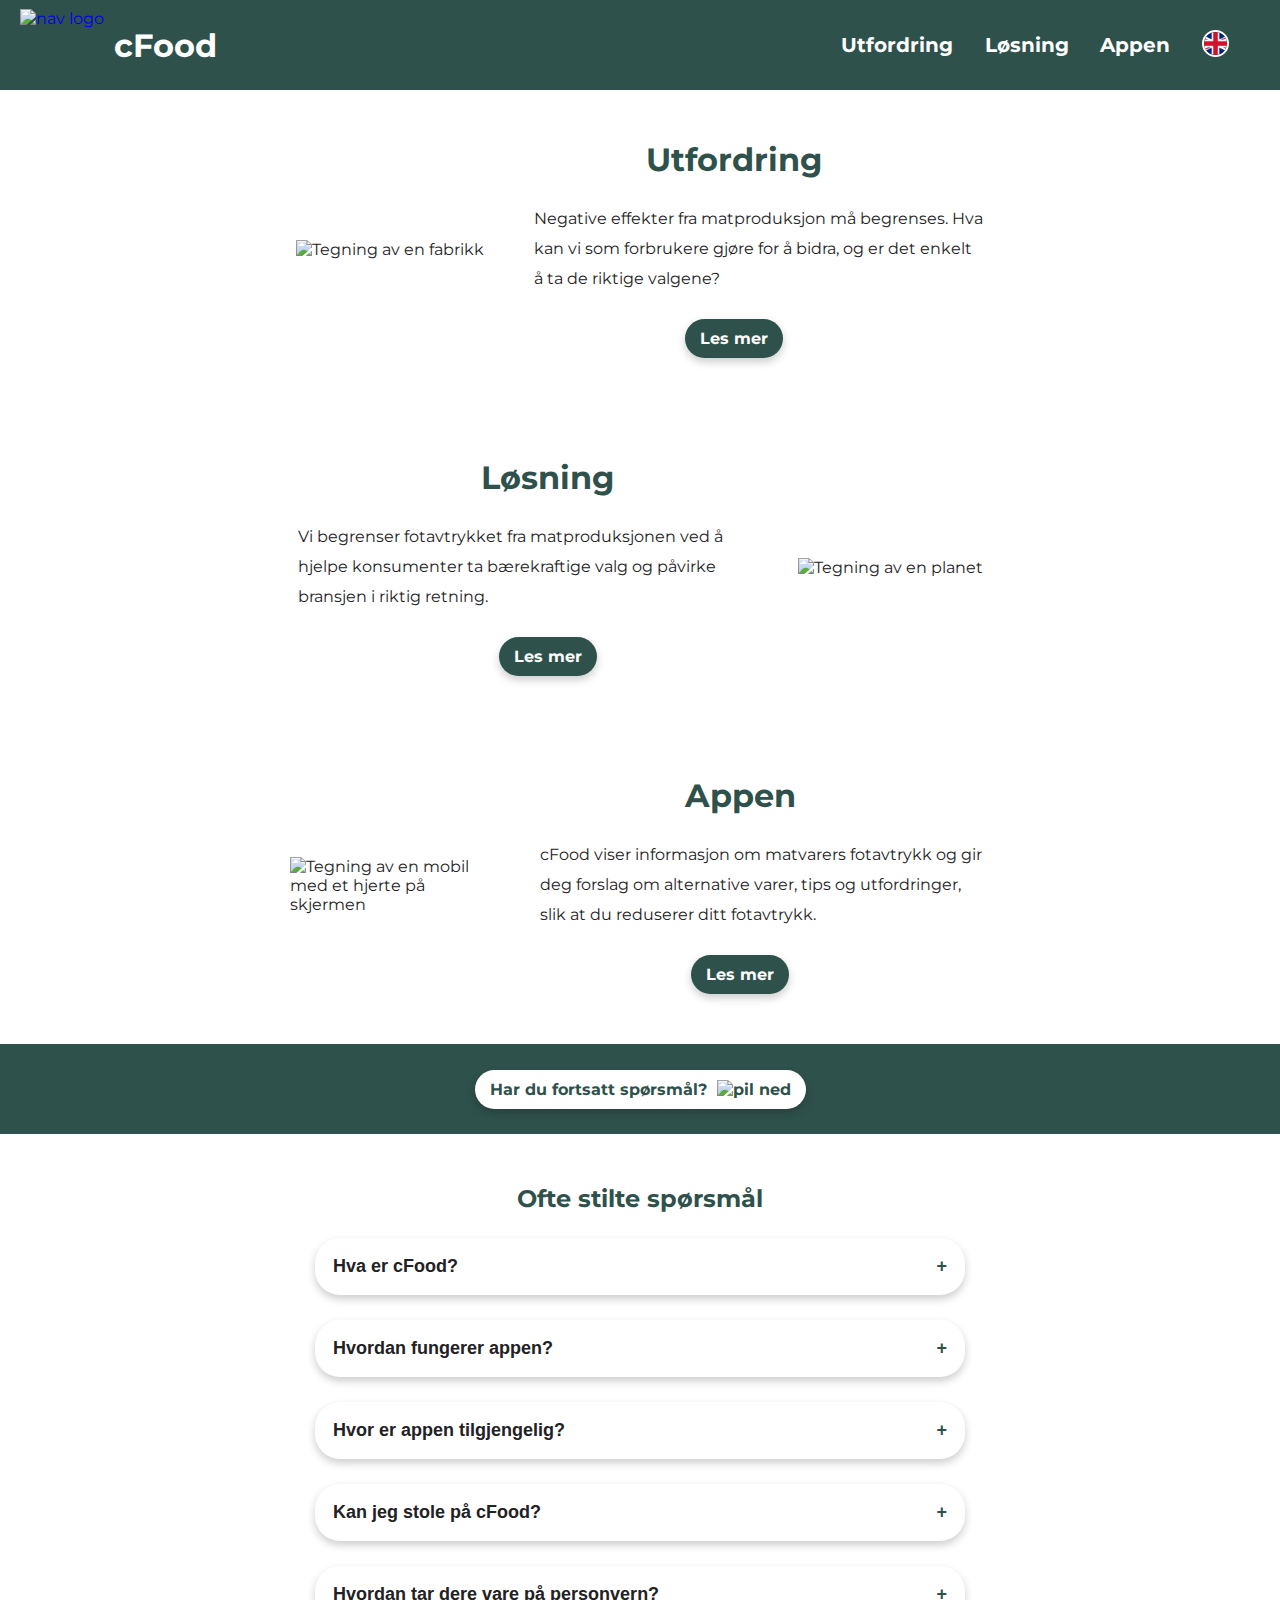
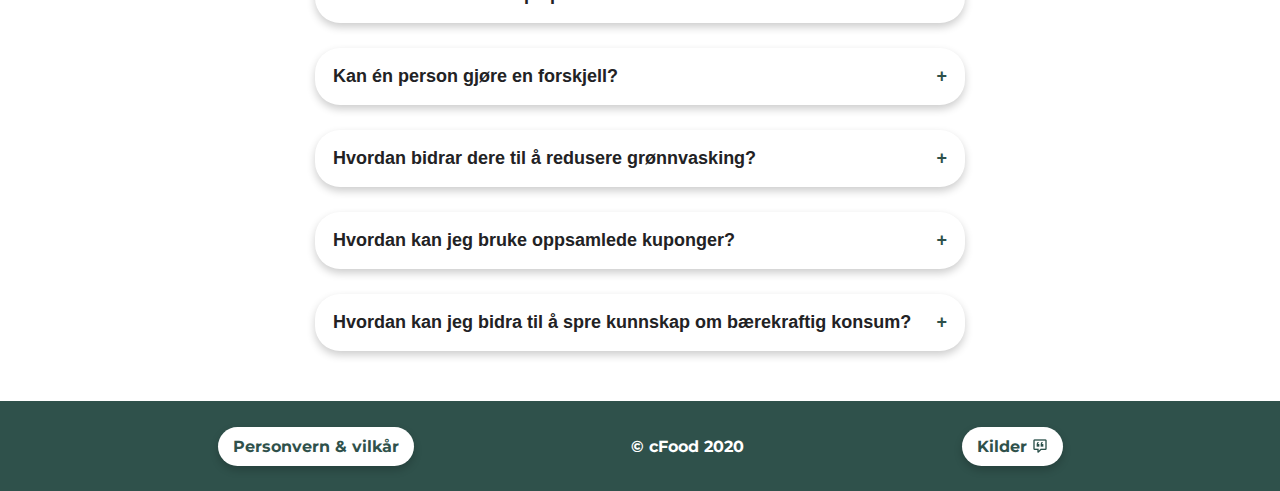
==== commit 246ca6b7: "added link to flag icon" ====
--- a/index.html
+++ b/index.html
@@ -16,7 +16,6 @@
 
   <!-- CSS imports -->
   <link rel="stylesheet" href="assets/css/nav.css" />
-  <link rel="stylesheet" href="assets/css/footer.css" />
   <link rel="stylesheet" href="assets/css/footer.css" />
   <link rel="stylesheet" href="assets/css/button.css" />
   <link rel="stylesheet" href="assets/css/drop-down.css" />
@@ -57,11 +56,12 @@
       </div>
 
       <div>
-        <a href=""><img class="flag-icon" src="assets/img/icons/english-flag.png" alt="english" /></a>
+        <a href="en/index.html"><img class="flag-icon" src="assets/img/icons/english-flag.png"
+            alt="engelsk flagg" /></a>
       </div>
     </div>
 
-    <img class="hamburger" src="assets/img/icons/menu.png" alt="hamburger menu" />
+    <img class="hamburger" src="assets/img/icons/menu.png" alt="hamburger meny" />
   </nav>
   <!-- NAV END -->
 
@@ -71,7 +71,7 @@
       <div class="sections">
         <div class="section-challenge">
           <div class="section-content">
-            <img src="assets/img/decorative/index-challenge.png" alt="" />
+            <img src="assets/img/decorative/index-challenge.png" alt="Tegning av en fabrikk" />
 
             <div class="section-text">
               <h1>Utfordring</h1>
@@ -88,7 +88,7 @@
 
         <div class="section-solution">
           <div class="section-content">
-            <img src="assets/img/decorative/index-solution.png" alt="" />
+            <img src="assets/img/decorative/index-solution.png" alt="Tegning av en planet" />
 
             <div class="section-text">
               <h1>Løsning</h1>
@@ -105,7 +105,7 @@
 
         <div class="section-app">
           <div class="section-content">
-            <img src="assets/img/decorative/index-app.png" alt="" />
+            <img src="assets/img/decorative/index-app.png" alt="Tegning av en mobil med et hjerte på skjermen" />
 
             <div class="section-text">
               <h1>Appen</h1>
@@ -123,7 +123,7 @@
 
       <div class="scroll-down-faq-container">
         <a href="#faq" class="button white-btn">Har du fortsatt spørsmål?
-          <img src="assets/img/icons/arrow-down-green.png" alt="arrow down" /></a>
+          <img src="assets/img/icons/arrow-down-green.png" alt="pil ned" /></a>
       </div>
     </section>
     <!-- INDEX BG SECTION END -->
@@ -149,7 +149,7 @@
           <div class="panel">
             <p>
               Brukeren kan skanne eller søke opp matvarer, eller se gjennom
-              tidligere kjøp med integrasjon til Rema 1000s Æ og Trumf.
+              tidligere kjøp med integrasjon til Æ, Coop og Trumf.
               Fotavtrykket på ulike matvarer kategoriseres med smilefjes for
               enkel forståelse.
             </p>
@@ -162,22 +162,20 @@
             <p>
               Appen er fortsatt under utvikling, og vil være tilgjengelig for
               iOS og Android i løpet av 2020. Du kan se hvordan appen fungerer
-              <a class="link-green" href="app.html">her</a>.
-            </p>
-          </div>
-        </div>
-
-        <div class="sources-drop-down-content">
-          <button class="accordion">
-            Hvor henter dere informasjon om fotavtrykket til ulike matvarer?
-          </button>
-          <div class="panel">
-            <p>
-              For å kalkulere fotavtrykk benytter vi en rekke pålitelige og
-              empirisk begrunnede kilder. Vi benytter oss av statistikk fra
-              Statistisk Sentralbyrå (SSB), FNs organisasjon for ernæring og
-              landbruk (FAO) og CICERO senter for klimaforskning. Videre
-              bruker vi et vektet gjennomsnitt av ulike produktmerker.
+              <a class="underline-link" href="app.html">her</a>.
+            </p>
+          </div>
+        </div>
+
+        <div class="sources-drop-down-content">
+          <button class="accordion">
+            Kan jeg stole på cFood?
+          </button>
+          <div class="panel">
+            <p>
+              cFood er et opplysnings- og formidlingsverktøy. Det er derfor vårt ansvar å være objektive, og vi bruker
+              kun pålitelig data og standardisert klassifisering og merking for å oppnå dette. Du kan være trygg på at
+              vi hjelper deg med å ta riktige valg.
             </p>
           </div>
         </div>
@@ -192,36 +190,22 @@
               Vi samarbeider ikke med noen matvareprodusenter og ønsker ikke å
               reklamere for spesielle produkter. Visjonen vår er å være en
               kunnskapsformidler som gjør bærekraftige valg mer tilgjengelig
-              for almenheten. Les mer om personvern
-              <a class="link-green" href="privacy.html">her</a>.
-            </p>
-          </div>
-        </div>
-
-        <div class="sources-drop-down-content">
-          <button class="accordion">Hvordan tjener cFood penger?</button>
-          <div class="panel">
-            <p>
-              cFoods mål er ikke å tjene penger, men å oppnå verdi ved å skape
-              en transparent plattform som opplyser forbrukere. Vi skiller oss
-              fra andre lignende tjenester ved at vi ikke ønsker å være en
-              reklameformidler. Vår visjon er å være en kunnskapsformidler og
-              derfor er den økonomiske modellen vår basert på støtte fra
-              statlige og frivillige organisasjoner.
-            </p>
-          </div>
-        </div>
-
-        <div class="sources-drop-down-content">
-          <button class="accordion">
-            Hvordan kan en person gjøre en forskjell?
-          </button>
-          <div class="panel">
-            <p>
-              De 10 prosent rikeste i verden står for 50 prosent av verdens
+              for allmennheten. Les mer om personvern
+              <a class="underline-link" href="privacy.html">her</a>.
+            </p>
+          </div>
+        </div>
+
+        <div class="sources-drop-down-content">
+          <button class="accordion">
+            Kan én person gjøre en forskjell?
+          </button>
+          <div class="panel">
+            <p>
+              De 10 % rikeste i verden står for 50 % av verdens
               utslipp. Dersom vi samlet gjør en endring i livsstil, vil vi
-              sammen som enkeltpersoner kunne redusere det globale CO2
-              utslippet markant. Vi ønsker å opplyse fler, slik at
+              sammen som enkeltpersoner kunne redusere det globale
+              utslippet markant. Vi ønsker å opplyse flere, slik at
               enkeltpersoners små handlinger kollektivt kan skape store
               reduksjoner i utslipp.
             </p>
@@ -244,6 +228,20 @@
 
         <div class="sources-drop-down-content">
           <button class="accordion">
+            Hvordan kan jeg bruke oppsamlede kuponger?
+          </button>
+          <div class="panel">
+            <p>
+              I vår applikasjon får du utfordringer og belønninger i form av kuponger du kan bruke i ulike
+              butikker. Disse
+              kupongene kan du ta i bruk når du vil, så lenge de ikke er utgått. Du bruker de ved å klikke på kupongen i
+              applikasjonen, da vil du få opp en strekkode. Denne skanner du i kassen i butikken.
+            </p>
+          </div>
+        </div>
+
+        <div class="sources-drop-down-content">
+          <button class="accordion">
             Hvordan kan jeg bidra til å spre kunnskap om bærekraftig konsum?
           </button>
           <div class="panel">
@@ -254,21 +252,6 @@
             </p>
           </div>
         </div>
-
-
-        <div class="sources-drop-down-content">
-          <button class="accordion">
-            Hvordan kan jeg bruke oppsamlede kuponger?
-          </button>
-          <div class="panel">
-            <p>
-              I vår applikasjon får du utfordringer og belønninger i form av kuponger du kan bruke i ulike
-              butikker. Disse
-              kupongene kan du ta i bruk når du vil så lenge de ikke er utgått. Du bruker de ved å klikke på kupongen i
-              applikasjonen, da vil du få opp en strekkode. Denne scanner du i butikken i kassen.
-            </p>
-          </div>
-        </div>
       </div>
     </section>
     <!-- FAQ SECTION END -->
@@ -276,7 +259,7 @@
 
   <!-- SCROLL TO TOP BUTTON START -->
   <button onclick="scollToTop()" class="button scroll-to-top-btn">
-    <img src="assets/img/icons/arrow-down-white.png" alt="arrow up" />
+    <img src="assets/img/icons/arrow-down-white.png" alt="pil opp" />
   </button>
   <!-- SCROLL TO TOP BUTTON END -->
 
@@ -285,7 +268,7 @@
     <a href="privacy.html" class="button white-btn">Personvern & vilkår</a>
     <div class="company-name"><span>&#169; </span> cFood 2020</div>
     <a href="sources.html" class="button white-btn">
-      Kilder <img src="assets/img/icons/sources-green.png" alt="" />
+      Kilder <img src="assets/img/icons/sources-green.png" alt="kilde ikon" />
     </a>
   </footer>
   <!-- FOOTER END -->
--- a/assets/css/nav.css
+++ b/assets/css/nav.css
@@ -5,24 +5,33 @@
   padding-right: 20px;
   height: 10vh;
   width: 100%;
+  display: -webkit-box;
+  display: -ms-flexbox;
   display: flex;
+  -webkit-box-align: center;
+  -ms-flex-align: center;
   align-items: center;
+  -webkit-box-pack: justify;
+  -ms-flex-pack: justify;
   justify-content: space-between;
-  background-color: #2f514b;
-  color: #fff;
+  background-color: var(--dark-green);
+  color: var(--white);
   position: fixed;
   z-index: 3;
 }
 
 /* Nav logo styles */
 nav .nav-logo {
+  display: -webkit-box;
+  display: -ms-flexbox;
   display: flex;
+  -webkit-box-align: center;
+  -ms-flex-align: center;
   align-items: center;
   margin-left: 20px;
   height: 8vh;
 
   -webkit-transition: all 0.4s ease-in-out;
-  -moz-transition: all 0.4s ease-in-out;
   -o-transition: all 0.4s ease-in-out;
   transition: all 0.4s ease-in-out;
 }
@@ -32,12 +41,11 @@
 nav .nav-logo h1 {
   font-size: 2rem;
   margin-left: 10px;
-  color: #fff;
+  color: var(--white);
 }
 nav .nav-logo:hover {
   -webkit-transform: translateX(10px);
-  -moz-transform: translateX(10px);
-  -o-transform: translateX(10px);
+  -ms-transform: translateX(10px);
   transform: translateX(10px);
 }
 
@@ -49,14 +57,12 @@
   border-radius: 50%;
 
   -webkit-transition: all 0.4s ease-in-out;
-  -moz-transition: all 0.4s ease-in-out;
   -o-transition: all 0.4s ease-in-out;
   transition: all 0.4s ease-in-out;
 }
 nav .links .flag-icon:hover {
   -webkit-transform: translateY(-5px);
-  -moz-transform: translateY(-5px);
-  -o-transform: translateY(-5px);
+  -ms-transform: translateY(-5px);
   transform: translateY(-5px);
 }
 
@@ -64,15 +70,21 @@
 nav .links {
   max-width: 450px;
   width: 100%;
+  display: -webkit-box;
+  display: -ms-flexbox;
   display: flex;
+  -webkit-box-align: center;
+  -ms-flex-align: center;
   align-items: center;
+  -webkit-box-pack: space-evenly;
+  -ms-flex-pack: space-evenly;
   justify-content: space-evenly;
 }
 nav a {
   z-index: 3;
 }
 nav .link a {
-  color: #fff;
+  color: var(--white);
   font-weight: bold;
   font-size: 1.25rem;
   text-align: center;
@@ -86,11 +98,10 @@
   width: 0px;
   height: 3px;
   -webkit-transition: all 0.4s ease-in-out;
-  -moz-transition: all 0.4s ease-in-out;
   -o-transition: all 0.4s ease-in-out;
   transition: all 0.4s ease-in-out;
   opacity: 0;
-  background-color: #fff;
+  background-color: var(--white);
 }
 nav .link a:before {
   left: 50%;
@@ -123,19 +134,25 @@
   nav .links {
     position: fixed;
     top: 0;
-    background: #2f514b;
+    background: var(--dark-green);
     height: 100vh;
     max-width: 100%;
     width: 100%;
+    -webkit-box-orient: vertical;
+    -webkit-box-direction: normal;
+    -ms-flex-direction: column;
     flex-direction: column;
     clip-path: circle(100px at 90% -10%);
     -webkit-clip-path: circle(100px at 90% -10%);
     -webkit-transition: all 1s ease-out;
-    -moz-transition: all 1s ease-out;
     -o-transition: all 1s ease-out;
     transition: all 1s ease-out;
     pointer-events: none;
+    -webkit-box-align: center;
+    -ms-flex-align: center;
     align-items: center;
+    -webkit-box-pack: space-evenly;
+    -ms-flex-pack: space-evenly;
     justify-content: space-evenly;
     z-index: 2;
   }
@@ -161,19 +178,16 @@
   /* fade in each nav link one by one */
   nav .links .link:nth-child(1) {
     -webkit-transition: all 0.5s ease-in 0.2s;
-    -moz-transition: all 0.5s ease-in 0.2s;
     -o-transition: all 0.5s ease-in 0.2s;
     transition: all 0.5s ease-in 0.2s;
   }
   nav .links .link:nth-child(2) {
     -webkit-transition: all 0.5s ease-in 0.4s;
-    -moz-transition: all 0.5s ease-in 0.4s;
     -o-transition: all 0.5s ease-in 0.4s;
     transition: all 0.5s ease-in 0.4s;
   }
   nav .links .link:nth-child(3) {
     -webkit-transition: all 0.5s ease-in 0.6s;
-    -moz-transition: all 0.5s ease-in 0.6s;
     -o-transition: all 0.5s ease-in 0.6s;
     transition: all 0.5s ease-in 0.6s;
   }
@@ -184,7 +198,6 @@
     opacity: 0;
 
     -webkit-transition: all 0.5s ease-in 0.8s;
-    -moz-transition: all 0.5s ease-in 0.8s;
     -o-transition: all 0.5s ease-in 0.8s;
     transition: all 0.5s ease-in 0.8s;
   }
--- a/assets/css/footer.css
+++ b/assets/css/footer.css
@@ -3,17 +3,26 @@
 /* Dekstop footer */
 footer {
   min-height: 10vh;
+  display: -webkit-box;
+  display: -ms-flexbox;
   display: flex;
+  -webkit-box-pack: space-evenly;
+  -ms-flex-pack: space-evenly;
   justify-content: space-evenly;
+  -webkit-box-align: center;
+  -ms-flex-align: center;
   align-items: center;
-  background-color: #2f514b;
-  color: #fff;
+  background-color: var(--dark-green);
+  color: var(--white);
   font-weight: bold;
 }
 
 /* Mobile footer */
 @media screen and (max-width: 768px) {
   footer {
+    -webkit-box-orient: vertical;
+    -webkit-box-direction: normal;
+    -ms-flex-direction: column;
     flex-direction: column;
     padding: 40px;
   }
--- a/assets/css/button.css
+++ b/assets/css/button.css
@@ -2,8 +2,14 @@
 
 /* General button styles */
 .button {
+  display: -webkit-box;
+  display: -ms-flexbox;
   display: flex;
+  -webkit-box-pack: center;
+  -ms-flex-pack: center;
   justify-content: center;
+  -webkit-box-align: center;
+  -ms-flex-align: center;
   align-items: center;
   cursor: pointer;
   text-align: center;
@@ -14,28 +20,27 @@
   border: none;
 
   -webkit-transition: all 0.4s ease-in-out;
-  -moz-transition: all 0.4s ease-in-out;
   -o-transition: all 0.4s ease-in-out;
   transition: all 0.4s ease-in-out;
+  -webkit-box-shadow: 0 4px 8px 0 rgba(0, 0, 0, 0.2);
   box-shadow: 0 4px 8px 0 rgba(0, 0, 0, 0.2);
 }
 .button:hover {
   -webkit-transform: translateY(-5px);
-  -moz-transform: translateY(-5px);
-  -o-transform: translateY(-5px);
+  -ms-transform: translateY(-5px);
   transform: translateY(-5px);
 }
 
 /* White button */
 .white-btn {
-  background-color: #fff;
-  color: #2f514b;
+  background-color: var(--white);
+  color: var(--dark-green);
 }
 
 /* Green button */
 .green-btn {
-  background-color: #2f514b;
-  color: #fff;
+  background-color: var(--dark-green);
+  color: var(--white);
 }
 
 /* Nested image in the green or white button */
@@ -56,12 +61,14 @@
   right: 25px;
   z-index: 10;
   border: 3px solid #fff;
-  background-color: #2f514b;
+  background-color: var(--dark-green);
   cursor: pointer;
   outline: none;
 }
 .scroll-to-top-btn img {
   width: 30px;
+  -webkit-transform: rotate(180deg);
+  -ms-transform: rotate(180deg);
   transform: rotate(180deg);
 }
 
--- a/assets/css/drop-down.css
+++ b/assets/css/drop-down.css
@@ -31,6 +31,7 @@
   text-align: left;
   font-size: 18px;
   font-weight: 600;
+  -webkit-box-shadow: 0 4px 8px 0 rgba(0, 0, 0, 0.2);
   box-shadow: 0 4px 8px 0 rgba(0, 0, 0, 0.2);
   border-radius: 25px;
 }
@@ -48,7 +49,6 @@
   margin-left: 5px;
 
   -webkit-transition: all 0.25s ease-in-out;
-  -moz-transition: all 0.25s ease-in-out;
   -o-transition: all 0.25s ease-in-out;
   transition: all 0.25s ease-in-out;
 }
@@ -65,12 +65,11 @@
   overflow: hidden;
 
   -webkit-transition: all 0.25s ease-in-out;
-  -moz-transition: all 0.25s ease-in-out;
   -o-transition: all 0.25s ease-in-out;
   transition: all 0.25s ease-in-out;
 }
 .panel-open {
-  max-height: 500vh; /* should expand to as big as it can be, to achieve an animation it needs to use the max-height property */
+  max-height: 1000vh; /* should expand to as big as it can be, to achieve an animation it needs to use the max-height property */
   padding: 18px 18px;
 }
 .panel p {
@@ -85,6 +84,8 @@
   border-bottom-right-radius: 0;
 }
 .active:after {
+  -webkit-transform: rotate(45deg);
+  -ms-transform: rotate(45deg);
   transform: rotate(45deg);
 }
 
--- a/assets/css/index-bg.css
+++ b/assets/css/index-bg.css
@@ -5,9 +5,18 @@
   padding-top: 10vh; /* offset height of navbar */
   width: 100%;
   height: 90vh;
-  display: flex;
+  display: -webkit-box;
+  display: -ms-flexbox;
+  display: flex;
+  -webkit-box-orient: horizontal;
+  -webkit-box-direction: normal;
+  -ms-flex-direction: row;
   flex-direction: row;
+  -webkit-box-flex: 1;
+  -ms-flex: 1;
   flex: 1;
+  -webkit-box-pack: justify;
+  -ms-flex-pack: justify;
   justify-content: space-between;
   overflow: hidden;
 }
@@ -15,9 +24,15 @@
 /* Scroll down to FAQ container style  */
 .index-bg .scroll-down-faq-container {
   height: 10vh;
-  background-color: #2f514b;
-  display: flex;
+  background-color: var(--dark-green);
+  display: -webkit-box;
+  display: -ms-flexbox;
+  display: flex;
+  -webkit-box-pack: center;
+  -ms-flex-pack: center;
   justify-content: center;
+  -webkit-box-align: center;
+  -ms-flex-align: center;
   align-items: center;
 }
 .index-bg .scroll-down-faq-container .button {
@@ -36,20 +51,38 @@
 .index-bg .section-challenge,
 .index-bg .section-solution,
 .index-bg .section-app {
+  -webkit-box-flex: 1;
+  -ms-flex: 1;
   flex: 1;
   background-position: center;
   background-repeat: no-repeat;
   background-size: cover;
-  display: flex;
+  display: -webkit-box;
+  display: -ms-flexbox;
+  display: flex;
+  -webkit-box-orient: vertical;
+  -webkit-box-direction: normal;
+  -ms-flex-direction: column;
   flex-direction: column;
+  -webkit-box-pack: center;
+  -ms-flex-pack: center;
   justify-content: center;
+  -webkit-box-align: center;
+  -ms-flex-align: center;
   align-items: center;
 }
 
 /* Styles for section content */
 .index-bg .section-content {
-  display: flex;
+  display: -webkit-box;
+  display: -ms-flexbox;
+  display: flex;
+  -webkit-box-orient: vertical;
+  -webkit-box-direction: normal;
+  -ms-flex-direction: column;
   flex-direction: column;
+  -webkit-box-align: center;
+  -ms-flex-align: center;
   align-items: center;
 }
 .index-bg .section-content .section-text {
@@ -61,7 +94,7 @@
 }
 .index-bg .section-content h1 {
   padding: 25px;
-  color: #2f514b;
+  color: var(--dark-green);
 }
 .index-bg .section-content p {
   padding: 0 50px;
@@ -80,17 +113,27 @@
     padding-top: 10vh;
     width: 100%;
     height: auto;
+    -webkit-box-orient: vertical;
+    -webkit-box-direction: normal;
+    -ms-flex-direction: column;
     flex-direction: column;
   }
 
   .index-bg .section-challenge,
   .index-bg .section-solution,
   .index-bg .section-app {
+    -webkit-transform: none;
+    -ms-transform: none;
     transform: none;
   }
 
   .index-bg .section-content {
+    -webkit-box-orient: horizontal;
+    -webkit-box-direction: reverse;
+    -ms-flex-direction: row-reverse;
     flex-direction: row-reverse;
+    -webkit-transform: none;
+    -ms-transform: none;
     transform: none;
   }
 
@@ -113,6 +156,9 @@
 
   .index-bg .section-challenge .section-content,
   .index-bg .section-app .section-content {
+    -webkit-box-orient: horizontal;
+    -webkit-box-direction: normal;
+    -ms-flex-direction: row;
     flex-direction: row;
   }
 
@@ -133,11 +179,17 @@
 /* Mobile layout */
 @media screen and (max-width: 768px) {
   .index-bg .section-content {
+    -webkit-box-orient: vertical;
+    -webkit-box-direction: normal;
+    -ms-flex-direction: column;
     flex-direction: column;
   }
 
   .index-bg .section-challenge .section-content,
   .index-bg .section-app .section-content {
+    -webkit-box-orient: vertical;
+    -webkit-box-direction: normal;
+    -ms-flex-direction: column;
     flex-direction: column;
   }
 
--- a/assets/css/global-styles.css
+++ b/assets/css/global-styles.css
@@ -1,9 +1,18 @@
 /* GLOBAL STYLES */
+
+/* Defining the color palette in CSS variables */
+:root {
+  --white: #fff;
+  --black: #222224;
+  --light-green: #b0d6cf;
+  --dark-green: #2f514b;
+}
 
 /* Reset padding and margin for all HTML elements and standardize box sizing */
 * {
   padding: 0;
   margin: 0;
+  -webkit-box-sizing: border-box;
   box-sizing: border-box;
 }
 
@@ -12,9 +21,9 @@
 }
 
 body {
-  color: #222224; /* set default color for all elements */
+  color: var(--black); /* set default color for all elements */
   font-family: "Montserrat", sans-serif; /* set default font */
-  background-color: #ffffff;
+  background-color: var(--white);
 }
 
 /* LINK STYLES FOR SOURCES AND DIRECT LINKS */
@@ -23,34 +32,34 @@
 }
 
 .link-white {
-  color: #fff;
+  color: var(--white);
 }
 
 .link-white:hover {
-  color: #2f514b;
+  color: var(--dark-green);
   font-weight: bold;
 }
 
-.link-green {
-  color: #222224;
+.link-black {
+  color: var(--black);
 }
 
-.link-green:hover {
-  color: #2f514b;
+.link-black:hover {
+  color: var(--dark-green);
 }
 
-.external-link {
+.underline-link {
   text-decoration: underline;
-  color: #222224;
+  color: var(--black);
 }
 
-.external-link-img {
+.underline-link-img {
   width: 16px;
   height: 16px;
 }
 
-.external-link:hover {
-  color: #2f514b;
+.underline-link:hover {
+  color: var(--dark-green);
 }
 
 .box-links {
@@ -60,7 +69,7 @@
 
 /* BOLD STYLE FOR TEXT ELEMENTS */
 .weighted-text {
-  color: #2f514b;
+  color: var(--dark-green);
   font-weight: bold;
 }
 .weighted-text-black {
@@ -70,14 +79,23 @@
 /* Offset the navbar height */
 .scroll {
   position: absolute;
+  -webkit-transform: translateY(-10vh);
+  -ms-transform: translateY(-10vh);
   transform: translateY(-10vh);
 }
 
 /* SECTION STYLES */
 .full-height-nav,
 .full-height-nav-footer {
+  display: -webkit-box;
+  display: -ms-flexbox;
   display: flex;
+  -webkit-box-orient: vertical;
+  -webkit-box-direction: normal;
+  -ms-flex-direction: column;
   flex-direction: column;
+  -webkit-box-pack: center;
+  -ms-flex-pack: center;
   justify-content: center;
 }
 
--- a/assets/css/noscript.css
+++ b/assets/css/noscript.css
@@ -28,26 +28,39 @@
     margin-left: 5px;
   }
 
-  nav .links img {
+  nav .nav-logo h1 {
+    display: none;
+  }
+
+  nav .links .flag-icon {
+    opacity: 1;
     height: 3vh;
     width: 3vh;
   }
 
   nav .links {
     position: static;
-    background: #2f514b;
+    background: var(--dark-green);
     height: 10vh;
     max-width: 100%;
     width: 100%;
     clip-path: none;
     -webkit-clip-path: none;
     -webkit-transition: all 1s ease-out;
-    -moz-transition: all 1s ease-out;
     -o-transition: all 1s ease-out;
+    -webkit-transition: none;
+    -o-transition: none;
     transition: none;
     pointer-events: all;
+    -webkit-box-orient: horizontal;
+    -webkit-box-direction: normal;
+    -ms-flex-direction: row;
     flex-direction: row;
+    -webkit-box-align: center;
+    -ms-flex-align: center;
     align-items: center;
+    -webkit-box-pack: space-evenly;
+    -ms-flex-pack: space-evenly;
     justify-content: space-evenly;
   }
 
